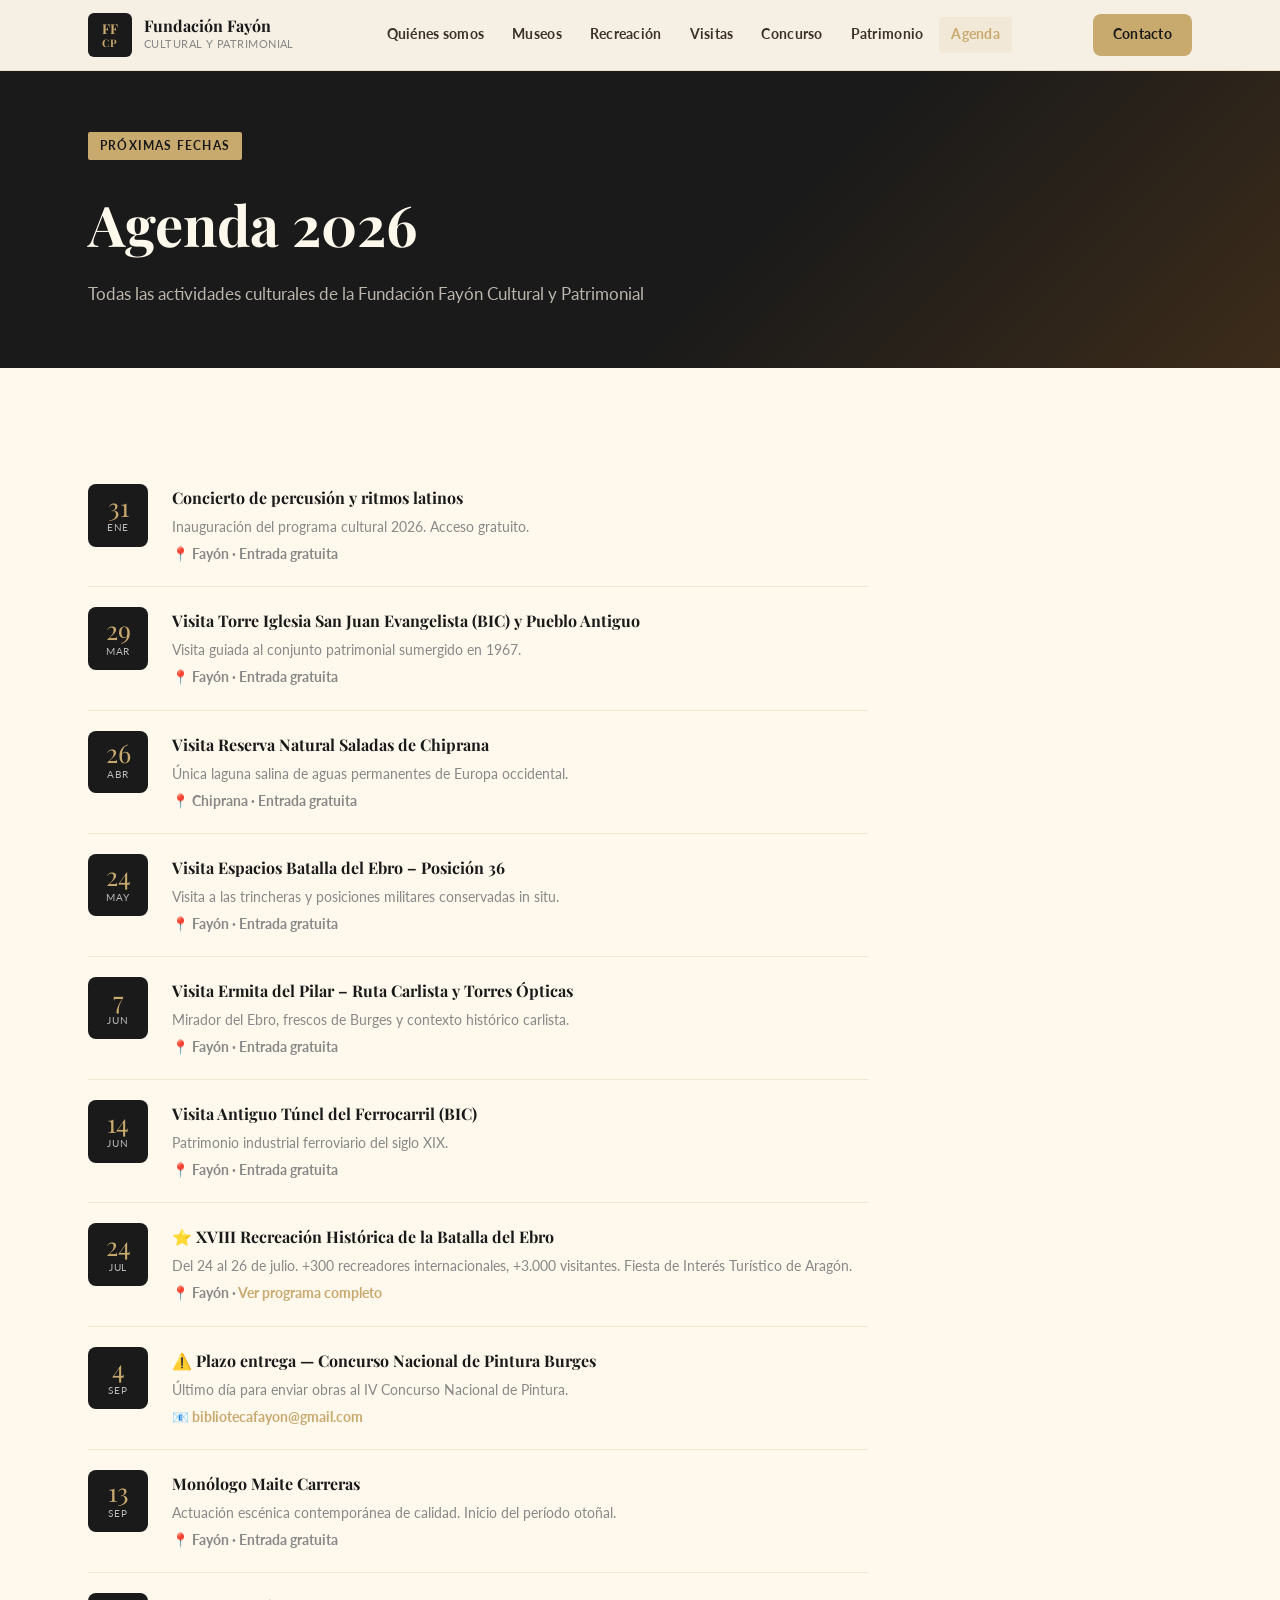
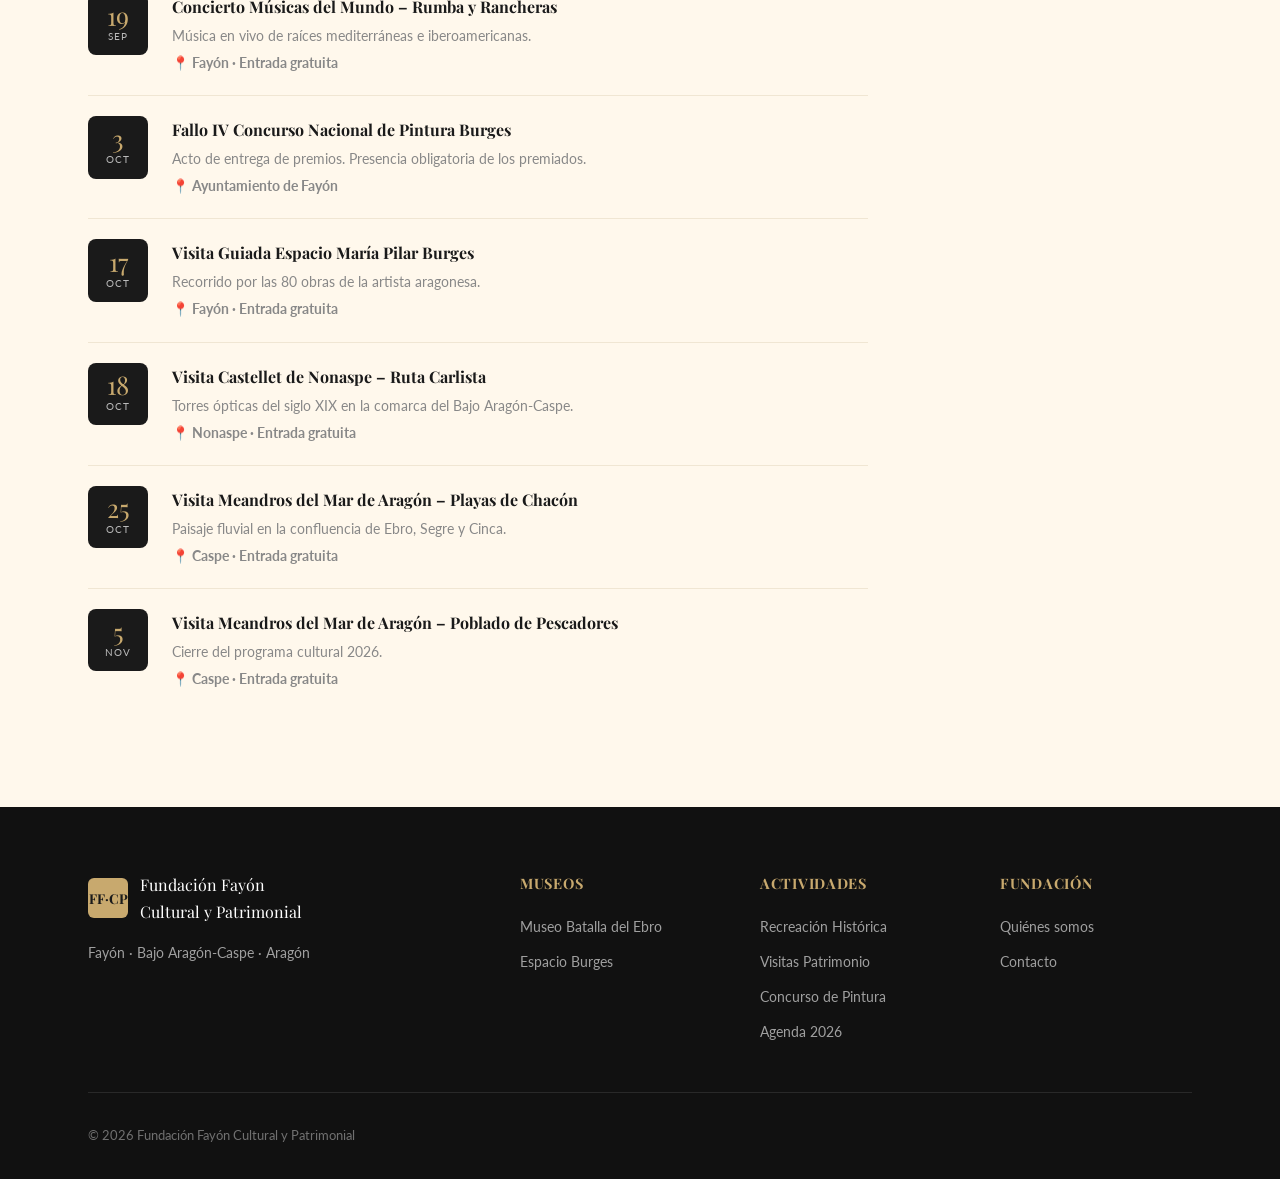
==== agenda.html @ 328451bd "Reestructura: multipage + CSS y JS separados" ====
<!DOCTYPE html>
<html lang="es">
<head>
  <meta charset="UTF-8" /><meta name="viewport" content="width=device-width, initial-scale=1.0" />
  <title>Agenda 2026 · Fundación Fayón Cultural y Patrimonial</title>
  <meta name="description" content="Agenda de actividades culturales 2026 de la Fundación Fayón Cultural y Patrimonial." />
  <link rel="preconnect" href="https://fonts.googleapis.com" /><link rel="preconnect" href="https://fonts.gstatic.com" crossorigin />
  <link href="https://fonts.googleapis.com/css2?family=Playfair+Display:ital,wght@0,400;0,600;0,700;1,400&family=Lato:wght@300;400;700&display=swap" rel="stylesheet" />
  <link rel="stylesheet" href="css/estilos.css" />
</head>
<body>
<nav class="nav" id="nav"><div class="container"><div class="nav__inner">
  <a href="index.html" class="nav__logo"><div class="nav__logo-mark"><span>FF</span><span>CP</span></div><div class="nav__brand"><strong>Fundación Fayón</strong><small>Cultural y Patrimonial</small></div></a>
  <ul class="nav__links"><li><a href="quienes-somos.html">Quiénes somos</a></li><li><a href="museos.html">Museos</a></li><li><a href="recreacion.html">Recreación</a></li><li><a href="visitas.html">Visitas</a></li><li><a href="concurso.html">Concurso</a></li><li><a href="patrimonio.html">Patrimonio</a></li><li><a href="agenda.html">Agenda</a></li></ul>
  <a href="contacto.html" class="btn btn-primary btn-sm nav__cta">Contacto</a>
  <button class="nav__burger" id="burger" aria-label="Menú"><span></span><span></span><span></span></button>
</div></div>
<div class="nav__mobile" id="mobileMenu"><a href="quienes-somos.html">Quiénes somos</a><a href="museos.html">Museos</a><a href="recreacion.html">Recreación Histórica</a><a href="visitas.html">Visitas Guiadas</a><a href="concurso.html">Concurso de Pintura</a><a href="patrimonio.html">Patrimonio</a><a href="agenda.html">Agenda</a><a href="contacto.html">Contacto</a></div>
</nav>

<div class="page-hero"><div class="container">
  <span class="badge">Próximas fechas</span>
  <h1>Agenda 2026</h1>
  <p>Todas las actividades culturales de la Fundación Fayón Cultural y Patrimonial</p>
</div></div>

<section class="section"><div class="container"><div style="max-width:780px;">
  <div class="agenda-item"><div class="agenda-date"><span class="agenda-date__day">31</span><span class="agenda-date__month">Ene</span></div><div class="agenda-content"><h3>Concierto de percusión y ritmos latinos</h3><p>Inauguración del programa cultural 2026. Acceso gratuito.</p><p class="agenda-loc">📍 Fayón · Entrada gratuita</p></div></div>
  <div class="agenda-item"><div class="agenda-date"><span class="agenda-date__day">29</span><span class="agenda-date__month">Mar</span></div><div class="agenda-content"><h3>Visita Torre Iglesia San Juan Evangelista (BIC) y Pueblo Antiguo</h3><p>Visita guiada al conjunto patrimonial sumergido en 1967.</p><p class="agenda-loc">📍 Fayón · Entrada gratuita</p></div></div>
  <div class="agenda-item"><div class="agenda-date"><span class="agenda-date__day">26</span><span class="agenda-date__month">Abr</span></div><div class="agenda-content"><h3>Visita Reserva Natural Saladas de Chiprana</h3><p>Única laguna salina de aguas permanentes de Europa occidental.</p><p class="agenda-loc">📍 Chiprana · Entrada gratuita</p></div></div>
  <div class="agenda-item"><div class="agenda-date"><span class="agenda-date__day">24</span><span class="agenda-date__month">May</span></div><div class="agenda-content"><h3>Visita Espacios Batalla del Ebro – Posición 36</h3><p>Visita a las trincheras y posiciones militares conservadas in situ.</p><p class="agenda-loc">📍 Fayón · Entrada gratuita</p></div></div>
  <div class="agenda-item"><div class="agenda-date"><span class="agenda-date__day">7</span><span class="agenda-date__month">Jun</span></div><div class="agenda-content"><h3>Visita Ermita del Pilar – Ruta Carlista y Torres Ópticas</h3><p>Mirador del Ebro, frescos de Burges y contexto histórico carlista.</p><p class="agenda-loc">📍 Fayón · Entrada gratuita</p></div></div>
  <div class="agenda-item"><div class="agenda-date"><span class="agenda-date__day">14</span><span class="agenda-date__month">Jun</span></div><div class="agenda-content"><h3>Visita Antiguo Túnel del Ferrocarril (BIC)</h3><p>Patrimonio industrial ferroviario del siglo XIX.</p><p class="agenda-loc">📍 Fayón · Entrada gratuita</p></div></div>
  <div class="agenda-item"><div class="agenda-date"><span class="agenda-date__day">24</span><span class="agenda-date__month">Jul</span></div><div class="agenda-content"><h3>⭐ XVIII Recreación Histórica de la Batalla del Ebro</h3><p>Del 24 al 26 de julio. +300 recreadores internacionales, +3.000 visitantes. Fiesta de Interés Turístico de Aragón.</p><p class="agenda-loc">📍 Fayón · <a href="recreacion.html" style="color:var(--acento);">Ver programa completo</a></p></div></div>
  <div class="agenda-item"><div class="agenda-date"><span class="agenda-date__day">4</span><span class="agenda-date__month">Sep</span></div><div class="agenda-content"><h3>⚠️ Plazo entrega — Concurso Nacional de Pintura Burges</h3><p>Último día para enviar obras al IV Concurso Nacional de Pintura.</p><p class="agenda-loc">📧 <a href="mailto:bibliotecafayon@gmail.com" style="color:var(--acento);">bibliotecafayon@gmail.com</a></p></div></div>
  <div class="agenda-item"><div class="agenda-date"><span class="agenda-date__day">13</span><span class="agenda-date__month">Sep</span></div><div class="agenda-content"><h3>Monólogo Maite Carreras</h3><p>Actuación escénica contemporánea de calidad. Inicio del período otoñal.</p><p class="agenda-loc">📍 Fayón · Entrada gratuita</p></div></div>
  <div class="agenda-item"><div class="agenda-date"><span class="agenda-date__day">19</span><span class="agenda-date__month">Sep</span></div><div class="agenda-content"><h3>Concierto Músicas del Mundo – Rumba y Rancheras</h3><p>Música en vivo de raíces mediterráneas e iberoamericanas.</p><p class="agenda-loc">📍 Fayón · Entrada gratuita</p></div></div>
  <div class="agenda-item"><div class="agenda-date"><span class="agenda-date__day">3</span><span class="agenda-date__month">Oct</span></div><div class="agenda-content"><h3>Fallo IV Concurso Nacional de Pintura Burges</h3><p>Acto de entrega de premios. Presencia obligatoria de los premiados.</p><p class="agenda-loc">📍 Ayuntamiento de Fayón</p></div></div>
  <div class="agenda-item"><div class="agenda-date"><span class="agenda-date__day">17</span><span class="agenda-date__month">Oct</span></div><div class="agenda-content"><h3>Visita Guiada Espacio María Pilar Burges</h3><p>Recorrido por las 80 obras de la artista aragonesa.</p><p class="agenda-loc">📍 Fayón · Entrada gratuita</p></div></div>
  <div class="agenda-item"><div class="agenda-date"><span class="agenda-date__day">18</span><span class="agenda-date__month">Oct</span></div><div class="agenda-content"><h3>Visita Castellet de Nonaspe – Ruta Carlista</h3><p>Torres ópticas del siglo XIX en la comarca del Bajo Aragón-Caspe.</p><p class="agenda-loc">📍 Nonaspe · Entrada gratuita</p></div></div>
  <div class="agenda-item"><div class="agenda-date"><span class="agenda-date__day">25</span><span class="agenda-date__month">Oct</span></div><div class="agenda-content"><h3>Visita Meandros del Mar de Aragón – Playas de Chacón</h3><p>Paisaje fluvial en la confluencia de Ebro, Segre y Cinca.</p><p class="agenda-loc">📍 Caspe · Entrada gratuita</p></div></div>
  <div class="agenda-item"><div class="agenda-date"><span class="agenda-date__day">5</span><span class="agenda-date__month">Nov</span></div><div class="agenda-content"><h3>Visita Meandros del Mar de Aragón – Poblado de Pescadores</h3><p>Cierre del programa cultural 2026.</p><p class="agenda-loc">📍 Caspe · Entrada gratuita</p></div></div>
</div></div></section>

<footer><div class="container"><div class="footer-grid">
  <div class="footer-brand"><div class="footer-logo"><div class="footer-logo-mark"><span>FF·CP</span></div><span class="footer-logo-name">Fundación Fayón<br/>Cultural y Patrimonial</span></div><p>Fayón · Bajo Aragón-Caspe · Aragón</p></div>
  <div class="footer-col"><h4>Museos</h4><ul><li><a href="museos.html">Museo Batalla del Ebro</a></li><li><a href="museos.html#burges">Espacio Burges</a></li></ul></div>
  <div class="footer-col"><h4>Actividades</h4><ul><li><a href="recreacion.html">Recreación Histórica</a></li><li><a href="visitas.html">Visitas Patrimonio</a></li><li><a href="concurso.html">Concurso de Pintura</a></li><li><a href="agenda.html">Agenda 2026</a></li></ul></div>
  <div class="footer-col"><h4>Fundación</h4><ul><li><a href="quienes-somos.html">Quiénes somos</a></li><li><a href="contacto.html">Contacto</a></li></ul></div>
</div><div class="footer-bottom"><span>© 2026 Fundación Fayón Cultural y Patrimonial</span></div></div></footer>
<button class="scroll-top" id="scrollTop" onclick="scrollToTop()" aria-label="Volver arriba">↑</button>
<script src="js/main.js"></script>
</body></html>
---- css/estilos.css ----
/* =====================================================
   Fundación Fayón Cultural y Patrimonial
   Paleta: Histórico / Territorial — Dorado y Crema
   Base: #FFF8EC | Acento: #C8A96E | Estructura: #1A1A1A
===================================================== */
:root {
  --base:      #FFF8EC;
  --base-mid:  #F0E6D3;
  --acento:    #C8A96E;
  --acento-dk: #A8894E;
  --estructura:#1A1A1A;
  --cuerpo:    #3D3228;
  --gris:      #888;
  --blanco:    #fff;
  --sombra:    rgba(26,26,26,.10);

  --ff-display: 'Playfair Display', Georgia, serif;
  --ff-body:    'Lato', Arial, sans-serif;

  --r: 8px;
  --max: 1200px;
}

*, *::before, *::after { box-sizing: border-box; margin: 0; padding: 0; }
html { scroll-behavior: smooth; }
body {
  font-family: var(--ff-body);
  background: var(--base);
  color: var(--cuerpo);
  line-height: 1.7;
  font-size: 16px;
}
img { display: block; max-width: 100%; }
a   { color: inherit; text-decoration: none; }

/* ---- Utilidades ---- */
.container {
  max-width: var(--max);
  margin: 0 auto;
  padding: 0 clamp(1rem, 5vw, 3rem);
}
.section { padding: clamp(3rem, 8vw, 6rem) 0; }
.section--dark   { background: var(--estructura); color: var(--blanco); }
.section--mid    { background: var(--base-mid); }
.section--acento { background: var(--acento); color: var(--estructura); }

.badge {
  display: inline-block;
  background: var(--acento);
  color: var(--estructura);
  font-size: .75rem;
  font-weight: 700;
  letter-spacing: .1em;
  text-transform: uppercase;
  padding: .25rem .75rem;
  border-radius: 2px;
  margin-bottom: 1rem;
}
.section--dark .badge { background: var(--base); color: var(--estructura); }

.section-title {
  font-family: var(--ff-display);
  font-size: clamp(1.8rem, 4vw, 3rem);
  font-weight: 700;
  line-height: 1.15;
  margin-bottom: 1rem;
  color: var(--estructura);
}
.section--dark .section-title { color: var(--base); }
.section--dark p               { color: rgba(255,248,236,.85); }

.section-lead {
  font-size: 1.1rem;
  color: var(--gris);
  max-width: 65ch;
  margin-bottom: 2.5rem;
}
.section--dark .section-lead { color: rgba(255,248,236,.7); }

.divider {
  width: 56px;
  height: 3px;
  background: var(--acento);
  margin: 1rem 0 2rem;
}

/* ---- Botones ---- */
.btn {
  display: inline-flex;
  align-items: center;
  gap: .5rem;
  padding: .85rem 2rem;
  border-radius: var(--r);
  font-family: var(--ff-body);
  font-size: .95rem;
  font-weight: 700;
  letter-spacing: .02em;
  cursor: pointer;
  border: none;
  transition: transform .2s ease, box-shadow .2s ease;
}
.btn:hover { transform: translateY(-2px); box-shadow: 0 8px 24px var(--sombra); }
.btn-primary { background: var(--acento); color: var(--estructura); }
.btn-outline  { background: transparent; color: var(--base); border: 2px solid var(--base); }
.btn-dark     { background: var(--estructura); color: var(--base); }
.btn-sm       { padding: .6rem 1.25rem; font-size: .85rem; }

/* ---- Tarjetas ---- */
.card {
  background: var(--blanco);
  border: 1px solid rgba(200,169,110,.2);
  border-radius: 12px;
  overflow: hidden;
  transition: box-shadow .25s ease, transform .25s ease;
}
.card:hover { box-shadow: 0 8px 32px var(--sombra); transform: translateY(-4px); }
.card__img   { width: 100%; aspect-ratio: 16/9; object-fit: cover; }
.card__body  { padding: 1.5rem; }
.card__tag   {
  display: inline-block;
  font-size: .7rem;
  font-weight: 700;
  text-transform: uppercase;
  letter-spacing: .08em;
  color: var(--acento);
  margin-bottom: .5rem;
}
.card__title { font-family: var(--ff-display); font-size: 1.2rem; margin-bottom: .5rem; color: var(--estructura); }
.card__text  { font-size: .9rem; color: var(--gris); }

/* ---- Grids ---- */
.grid-2 { display: grid; grid-template-columns: repeat(auto-fit, minmax(280px, 1fr)); gap: 2rem; }
.grid-3 { display: grid; grid-template-columns: repeat(auto-fit, minmax(240px, 1fr)); gap: 1.5rem; }
.grid-4 { display: grid; grid-template-columns: repeat(auto-fit, minmax(200px, 1fr)); gap: 1.5rem; }

/* ============================================================
   NAVEGACIÓN
============================================================ */
.nav {
  position: fixed;
  top: 0; left: 0; right: 0;
  z-index: 1000;
  background: rgba(255,248,236,.96);
  backdrop-filter: blur(10px);
  border-bottom: 1px solid rgba(200,169,110,.25);
  transition: box-shadow .3s;
}
.nav.scrolled { box-shadow: 0 4px 20px var(--sombra); }
.nav__inner {
  display: flex;
  align-items: center;
  justify-content: space-between;
  height: 70px;
  gap: 2rem;
}
.nav__logo { display: flex; align-items: center; gap: .75rem; flex-shrink: 0; }
.nav__logo-mark {
  width: 44px; height: 44px;
  background: var(--estructura);
  border-radius: 6px;
  display: flex; flex-direction: column;
  align-items: center; justify-content: center;
  gap: 2px;
}
.nav__logo-mark span { font-family: var(--ff-display); color: var(--acento); font-weight: 700; line-height: 1; }
.nav__logo-mark span:first-child { font-size: .85rem; }
.nav__logo-mark span:last-child  { font-size: .65rem; letter-spacing: .05em; }
.nav__brand { display: flex; flex-direction: column; }
.nav__brand strong { font-family: var(--ff-display); font-size: 1rem; color: var(--estructura); line-height: 1.1; }
.nav__brand small  { font-size: .7rem; color: var(--gris); letter-spacing: .04em; text-transform: uppercase; }
.nav__links { display: flex; list-style: none; gap: .25rem; align-items: center; }
.nav__links a {
  display: block; padding: .4rem .75rem;
  font-size: .85rem; font-weight: 700; letter-spacing: .02em;
  color: var(--cuerpo); border-radius: 4px;
  transition: color .2s, background .2s;
}
.nav__links a:hover,
.nav__links a.active { color: var(--acento); background: rgba(200,169,110,.1); }
.nav__cta { flex-shrink: 0; }
.nav__burger {
  display: none; flex-direction: column; gap: 5px;
  cursor: pointer; background: none; border: none; padding: .5rem;
}
.nav__burger span { display: block; width: 24px; height: 2px; background: var(--estructura); border-radius: 2px; transition: .3s; }
.nav__mobile {
  display: none; flex-direction: column;
  background: var(--base); border-top: 1px solid rgba(200,169,110,.2);
  padding: 1rem 0 1.5rem;
}
.nav__mobile.open { display: flex; }
.nav__mobile a { padding: .75rem 1.5rem; font-weight: 700; font-size: .9rem; border-bottom: 1px solid rgba(200,169,110,.1); }
.nav__mobile a:hover { background: rgba(200,169,110,.1); }
@media (max-width: 900px) {
  .nav__links, .nav__cta { display: none; }
  .nav__burger { display: flex; }
}

/* ============================================================
   HERO (solo index)
============================================================ */
.hero {
  min-height: 100vh;
  display: flex; align-items: center;
  position: relative; overflow: hidden;
  padding-top: 70px;
}
.hero__bg {
  position: absolute; inset: 0;
  background:
    linear-gradient(135deg, rgba(26,26,26,.75) 0%, rgba(26,26,26,.35) 60%, rgba(200,169,110,.2) 100%),
    linear-gradient(180deg, #2C3E2D 0%, #4A5E3A 30%, #8B9E6F 60%, #C8A96E 100%);
  background-size: cover;
  background-position: center;
}
.hero__bg.con-foto {
  background-image: url('../fotos/hero.jpg');
}
.hero__content { position: relative; z-index: 1; color: var(--blanco); max-width: 680px; }
.hero__pretitle {
  display: flex; align-items: center; gap: .75rem;
  font-size: .8rem; font-weight: 700; letter-spacing: .15em;
  text-transform: uppercase; color: var(--acento); margin-bottom: 1.25rem;
}
.hero__pretitle::before { content: ''; display: block; width: 32px; height: 2px; background: var(--acento); }
.hero__title { font-family: var(--ff-display); font-size: clamp(2.5rem, 6vw, 4.5rem); font-weight: 700; line-height: 1.1; margin-bottom: 1.5rem; }
.hero__title em { color: var(--acento); font-style: normal; }
.hero__sub { font-size: 1.1rem; line-height: 1.7; color: rgba(255,248,236,.85); max-width: 55ch; margin-bottom: 2.5rem; }
.hero__actions { display: flex; flex-wrap: wrap; gap: 1rem; }
.hero__stats {
  position: absolute; bottom: 2.5rem; left: 50%; transform: translateX(-50%);
  width: calc(100% - 4rem); max-width: var(--max);
  display: grid; grid-template-columns: repeat(auto-fit, minmax(130px, 1fr));
  gap: 1px; background: rgba(200,169,110,.3);
  border-radius: var(--r); overflow: hidden; backdrop-filter: blur(8px);
}
.hero__stat { background: rgba(26,26,26,.65); padding: 1.25rem 1.5rem; text-align: center; color: var(--blanco); }
.hero__stat strong { display: block; font-family: var(--ff-display); font-size: 2rem; color: var(--acento); line-height: 1; }
.hero__stat span { font-size: .75rem; opacity: .8; letter-spacing: .04em; }

/* ---- Page hero (páginas interiores) ---- */
.page-hero {
  padding: 130px 0 60px;
  background: linear-gradient(135deg, var(--estructura) 60%, #3D2C1A 100%);
  color: var(--blanco);
}
.page-hero h1 { font-family: var(--ff-display); font-size: clamp(2rem, 5vw, 3.5rem); color: var(--base); margin-bottom: .5rem; }
.page-hero p  { color: rgba(255,248,236,.7); font-size: 1.05rem; }

/* ============================================================
   QUIÉNES SOMOS
============================================================ */
.about__grid { display: grid; grid-template-columns: 1fr 1fr; gap: 4rem; align-items: center; }
@media (max-width: 768px) { .about__grid { grid-template-columns: 1fr; gap: 2rem; } }
.about__img-wrap {
  position: relative; border-radius: 16px; overflow: hidden; aspect-ratio: 4/3;
  background: linear-gradient(135deg, var(--base-mid), var(--acento));
}
.fin-list { list-style: none; display: flex; flex-direction: column; gap: .6rem; }
.fin-list li { display: flex; align-items: flex-start; gap: .75rem; font-size: .95rem; }
.fin-list li::before { content: '◆'; color: var(--acento); font-size: .6rem; margin-top: .35rem; flex-shrink: 0; }

/* ============================================================
   MUSEOS
============================================================ */
.museo-card {
  display: grid; grid-template-columns: 1fr 1fr;
  gap: 0; border-radius: 16px; overflow: hidden;
  box-shadow: 0 8px 32px var(--sombra); margin-bottom: 3rem;
}
@media (max-width: 768px) {
  .museo-card { grid-template-columns: 1fr; }
  .museo-card--reverse .museo-card__img { order: 0; }
}
.museo-card__img { min-height: 350px; position: relative; overflow: hidden; }
.museo-card__img img { position: absolute; inset: 0; width: 100%; height: 100%; object-fit: cover; }
.museo-card__img.placeholder {
  display: flex; align-items: center; justify-content: center;
  flex-direction: column; gap: 1rem; font-style: italic;
  font-size: .85rem; color: rgba(255,255,255,.5); text-align: center; padding: 1rem;
}
.museo-card__img.placeholder-museo { background: linear-gradient(135deg, #2C3E2D, #4A3728); }
.museo-card__img.placeholder-burges { background: linear-gradient(135deg, #4A3728, #7A5A38); }
.museo-card__body {
  background: var(--blanco);
  padding: clamp(2rem, 4vw, 3rem);
  display: flex; flex-direction: column; justify-content: center;
}
.horarios-grid {
  display: grid; grid-template-columns: 1fr 1fr; gap: .5rem .75rem;
  font-size: .88rem; margin: 1.25rem 0;
  background: var(--base); padding: 1rem; border-radius: var(--r);
}
.horario-day  { font-weight: 700; color: var(--estructura); }
.horario-hour { color: var(--gris); }
.idiomas { display: flex; gap: .5rem; flex-wrap: wrap; margin: .75rem 0 1.25rem; }
.idioma-tag { display: flex; align-items: center; gap: .3rem; background: var(--base-mid); border-radius: 4px; padding: .25rem .6rem; font-size: .78rem; font-weight: 700; }

/* ============================================================
   PATRIMONIO
============================================================ */
.patrimonio-item {
  display: flex; gap: 1.5rem; align-items: flex-start;
  padding: 1.5rem;
  background: rgba(255,248,236,.07);
  border: 1px solid rgba(200,169,110,.2);
  border-radius: 12px;
  transition: background .2s;
}
.patrimonio-item:hover { background: rgba(200,169,110,.1); }
.patrimonio-icon {
  width: 52px; height: 52px; border-radius: 50%;
  background: var(--acento); display: flex; align-items: center;
  justify-content: center; font-size: 1.4rem; flex-shrink: 0;
}
.patrimonio-item h3 { font-family: var(--ff-display); font-size: 1.05rem; color: var(--base); margin-bottom: .3rem; }
.patrimonio-item p  { font-size: .88rem; color: rgba(255,248,236,.7); }
.bic-tag {
  display: inline-block; font-size: .65rem; font-weight: 700;
  background: var(--acento); color: var(--estructura);
  padding: .1rem .4rem; border-radius: 3px;
  vertical-align: middle; margin-left: .3rem; letter-spacing: .05em;
}

/* ============================================================
   RECREACIÓN HISTÓRICA
============================================================ */
.recreacion-hero {
  position: relative; min-height: 520px;
  display: flex; align-items: center; overflow: hidden;
}
.recreacion-hero__bg {
  position: absolute; inset: 0;
  background: linear-gradient(135deg, rgba(26,26,26,.85) 0%, rgba(44,30,20,.7) 100%);
  background-size: cover; background-position: center;
}
.recreacion-hero__bg.con-foto { background-image: url('../fotos/recreacion.jpg'); }
.recreacion-hero__content { position: relative; z-index: 1; color: var(--blanco); }
.fiesta-badge {
  display: inline-flex; align-items: center; gap: .5rem;
  background: rgba(200,169,110,.2); border: 1px solid var(--acento);
  color: var(--acento); font-size: .78rem; font-weight: 700;
  letter-spacing: .08em; text-transform: uppercase;
  padding: .4rem .9rem; border-radius: 4px; margin-bottom: 1rem;
}
.grupos-grid { display: grid; grid-template-columns: repeat(auto-fill, minmax(200px, 1fr)); gap: .5rem; margin-top: 1.5rem; }
.grupo-item {
  background: rgba(255,248,236,.06); border: 1px solid rgba(200,169,110,.15);
  border-radius: 6px; padding: .6rem .9rem; font-size: .8rem;
  display: flex; align-items: center; gap: .5rem;
}
.grupo-item span { color: var(--acento); font-size: .7rem; }

/* ---- Programa días ---- */
.programa-tabs { display: grid; grid-template-columns: repeat(3,1fr); gap: 1rem; margin-bottom: 2rem; }
@media (max-width: 600px) { .programa-tabs { grid-template-columns: 1fr; } }
.programa-day { background: var(--blanco); border-radius: 12px; overflow: hidden; box-shadow: 0 4px 16px var(--sombra); }
.programa-day__header { background: var(--estructura); color: var(--blanco); padding: 1rem 1.25rem; }
.programa-day__header h3 { font-family: var(--ff-display); font-size: 1rem; color: var(--acento); }
.programa-day__header p  { font-size: .8rem; opacity: .7; }
.programa-day__body { padding: 1.25rem; }
.programa-event {
  display: flex; align-items: flex-start; gap: .75rem;
  padding: .6rem 0; border-bottom: 1px solid var(--base-mid); font-size: .85rem;
}
.programa-event:last-child { border-bottom: none; }
.programa-time { color: var(--acento); font-weight: 700; font-size: .8rem; min-width: 50px; }
.programa-event-name { color: var(--cuerpo); }

/* ============================================================
   VISITAS GUIADAS
============================================================ */
.visita-card {
  background: var(--blanco); border-radius: 12px; padding: 1.5rem;
  border-left: 4px solid var(--acento); box-shadow: 0 2px 12px var(--sombra);
  transition: transform .2s, box-shadow .2s;
}
.visita-card:hover { transform: translateY(-3px); box-shadow: 0 8px 24px var(--sombra); }
.visita-card__meta { display: flex; align-items: center; justify-content: space-between; margin-bottom: .75rem; flex-wrap: wrap; gap: .5rem; }
.visita-date  { font-size: .8rem; color: var(--acento); font-weight: 700; }
.visita-lugar { font-size: .75rem; background: var(--base-mid); padding: .2rem .5rem; border-radius: 4px; color: var(--cuerpo); }
.visita-card h3 { font-family: var(--ff-display); font-size: 1rem; color: var(--estructura); margin-bottom: .4rem; }
.visita-card p  { font-size: .85rem; color: var(--gris); }
.visita-gratuita { display: inline-block; background: #E8F5E9; color: #2E7D32; font-size: .72rem; font-weight: 700; padding: .2rem .5rem; border-radius: 4px; margin-top: .5rem; }

/* ============================================================
   CONCURSO
============================================================ */
.concurso-block { background: var(--blanco); border-radius: 16px; overflow: hidden; box-shadow: 0 8px 32px var(--sombra); }
.concurso-header {
  background: var(--estructura); color: var(--blanco);
  padding: 2.5rem clamp(1.5rem, 4vw, 3rem);
  position: relative; overflow: hidden;
}
.concurso-header::before {
  content: '"El Agua"'; position: absolute; right: 2rem; top: 50%;
  transform: translateY(-50%); font-family: var(--ff-display);
  font-size: clamp(3rem, 8vw, 6rem); color: rgba(200,169,110,.12); white-space: nowrap;
}
.concurso-header h2 { font-family: var(--ff-display); font-size: clamp(1.5rem,3vw,2.2rem); color: var(--base); margin-bottom: .5rem; }
.concurso-header p  { color: var(--acento); font-size: 1rem; }
.concurso-body { padding: clamp(1.5rem,4vw,3rem); }
.premios-grid { display: grid; grid-template-columns: repeat(auto-fit,minmax(180px,1fr)); gap: 1rem; margin: 1.5rem 0; }
.premio { text-align: center; padding: 1.5rem; border-radius: 12px; border: 1px solid rgba(200,169,110,.3); }
.premio--gold   { background: linear-gradient(135deg,#FFF8EC,#F0E6D3); }
.premio--silver { background: linear-gradient(135deg,#F8F8F8,#EFEFEF); }
.premio--bronze { background: linear-gradient(135deg,#FFF0E8,#FFE4D0); }
.premio__amount { font-family: var(--ff-display); font-size: 2rem; font-weight: 700; color: var(--acento); line-height: 1; margin-bottom: .3rem; }
.premio__label  { font-size: .8rem; color: var(--gris); font-weight: 700; text-transform: uppercase; letter-spacing: .05em; }
.bases-list { display: grid; grid-template-columns: 1fr 1fr; gap: .75rem; margin: 1.5rem 0; }
@media (max-width: 600px) { .bases-list { grid-template-columns: 1fr; } }
.base-item { display: flex; gap: .75rem; align-items: flex-start; font-size: .88rem; }
.base-item::before { content: '▸'; color: var(--acento); flex-shrink: 0; margin-top: .05rem; }

/* ============================================================
   AGENDA
============================================================ */
.agenda-item {
  display: flex; gap: 1.5rem; align-items: flex-start;
  padding: 1.25rem 0; border-bottom: 1px solid var(--base-mid);
}
.agenda-item:last-child { border-bottom: none; }
.agenda-date {
  text-align: center; min-width: 60px;
  background: var(--estructura); color: var(--blanco);
  border-radius: 8px; padding: .6rem .4rem; flex-shrink: 0;
}
.agenda-date__day   { display: block; font-family: var(--ff-display); font-size: 1.6rem; line-height: 1; color: var(--acento); }
.agenda-date__month { display: block; font-size: .65rem; text-transform: uppercase; letter-spacing: .08em; opacity: .7; }
.agenda-content h3 { font-family: var(--ff-display); font-size: 1rem; color: var(--estructura); margin-bottom: .3rem; }
.agenda-content p  { font-size: .85rem; color: var(--gris); }
.agenda-loc { font-size: .78rem; color: var(--acento); font-weight: 700; margin-top: .25rem; }

/* ============================================================
   CONTACTO
============================================================ */
.contacto-grid { display: grid; grid-template-columns: 1fr 1fr; gap: 3rem; }
@media (max-width: 768px) { .contacto-grid { grid-template-columns: 1fr; } }
.contacto-info { display: flex; flex-direction: column; gap: 1.5rem; }
.contacto-item { display: flex; gap: 1rem; align-items: flex-start; }
.contacto-icon {
  width: 44px; height: 44px; background: rgba(200,169,110,.15);
  border-radius: 10px; display: flex; align-items: center;
  justify-content: center; font-size: 1.2rem; flex-shrink: 0;
}
.contacto-item h4 { font-size: .8rem; text-transform: uppercase; letter-spacing: .06em; color: var(--acento); margin-bottom: .2rem; }
.contacto-item p, .contacto-item a { font-size: .95rem; color: var(--base); line-height: 1.5; }
.contacto-item a:hover { color: var(--acento); }
.form-group { margin-bottom: 1.25rem; }
.form-group label { display: block; font-size: .82rem; font-weight: 700; color: var(--estructura); margin-bottom: .4rem; }
.form-group input,
.form-group select,
.form-group textarea {
  width: 100%; padding: .75rem 1rem;
  border: 1.5px solid rgba(200,169,110,.35);
  border-radius: var(--r); font-family: var(--ff-body);
  font-size: .95rem; background: var(--base); color: var(--cuerpo);
  transition: border-color .2s; outline: none;
}
.form-group input:focus,
.form-group select:focus,
.form-group textarea:focus { border-color: var(--acento); }
.form-group textarea { min-height: 120px; resize: vertical; }
.form-row { display: grid; grid-template-columns: 1fr 1fr; gap: 1rem; }
@media (max-width: 500px) { .form-row { grid-template-columns: 1fr; } }
.mapa-placeholder {
  width: 100%; height: 300px;
  background: linear-gradient(135deg, #2C3A2A, #3D4A30);
  border-radius: 12px; display: flex; align-items: center;
  justify-content: center; flex-direction: column; gap: .5rem;
  color: rgba(255,255,255,.5); font-style: italic; font-size: .9rem;
  margin-top: 1.5rem; border: 2px dashed rgba(200,169,110,.3);
}

/* ============================================================
   RRSS STRIP
============================================================ */
.rrss-strip { display: flex; align-items: center; justify-content: center; gap: 1rem; flex-wrap: wrap; }
.rrss-btn {
  display: flex; align-items: center; gap: .5rem;
  padding: .7rem 1.5rem; border-radius: var(--r);
  font-weight: 700; font-size: .9rem;
  transition: transform .2s, box-shadow .2s;
}
.rrss-btn:hover { transform: translateY(-2px); box-shadow: 0 8px 20px rgba(0,0,0,.15); }
.rrss-btn--ig { background: linear-gradient(135deg,#f09433,#e6683c,#dc2743,#cc2366,#bc1888); color: #fff; }
.rrss-btn--fb { background: #1877F2; color: #fff; }
.rrss-btn--yt { background: #FF0000; color: #fff; }
.rrss-btn--wp { background: #25D366; color: #fff; }

/* ============================================================
   FOOTER
============================================================ */
footer { background: #111; color: rgba(255,255,255,.75); padding: 4rem 0 2rem; }
.footer-grid {
  display: grid; grid-template-columns: 2fr 1fr 1fr 1fr;
  gap: 3rem; margin-bottom: 3rem;
}
@media (max-width: 900px) { .footer-grid { grid-template-columns: 1fr 1fr; gap: 2rem; } }
@media (max-width: 500px) { .footer-grid { grid-template-columns: 1fr; } }
.footer-brand p { font-size: .88rem; line-height: 1.6; margin: 1rem 0; color: rgba(255,255,255,.6); }
.footer-logo { display: flex; align-items: center; gap: .75rem; }
.footer-logo-mark { width: 40px; height: 40px; background: var(--acento); border-radius: 6px; display: flex; align-items: center; justify-content: center; }
.footer-logo-mark span { font-family: var(--ff-display); color: var(--estructura); font-weight: 700; font-size: .85rem; }
.footer-logo-name { font-family: var(--ff-display); font-size: 1rem; color: var(--blanco); }
.footer-col h4 { font-family: var(--ff-display); font-size: .9rem; color: var(--acento); margin-bottom: 1rem; text-transform: uppercase; letter-spacing: .05em; }
.footer-col ul { list-style: none; display: flex; flex-direction: column; gap: .5rem; }
.footer-col ul li a { font-size: .85rem; color: rgba(255,255,255,.6); transition: color .2s; }
.footer-col ul li a:hover { color: var(--acento); }
.footer-bottom {
  border-top: 1px solid rgba(255,255,255,.1); padding-top: 2rem;
  display: flex; align-items: center; justify-content: space-between;
  flex-wrap: wrap; gap: 1rem; font-size: .8rem; color: rgba(255,255,255,.4);
}
.footer-bottom a { color: rgba(255,255,255,.4); }
.footer-bottom a:hover { color: var(--acento); }

/* ============================================================
   SCROLL TO TOP / ANIMACIONES
============================================================ */
.scroll-top {
  position: fixed; bottom: 2rem; right: 2rem;
  width: 44px; height: 44px;
  background: var(--estructura); color: var(--acento);
  border: 2px solid var(--acento); border-radius: 50%;
  display: flex; align-items: center; justify-content: center;
  cursor: pointer; opacity: 0; transform: translateY(10px);
  transition: .3s; font-size: 1rem; z-index: 999;
}
.scroll-top.visible { opacity: 1; transform: translateY(0); }
.scroll-top:hover   { background: var(--acento); color: var(--estructura); }
.fade-in { opacity: 0; transform: translateY(24px); transition: opacity .6s ease, transform .6s ease; }
.fade-in.visible { opacity: 1; transform: translateY(0); }
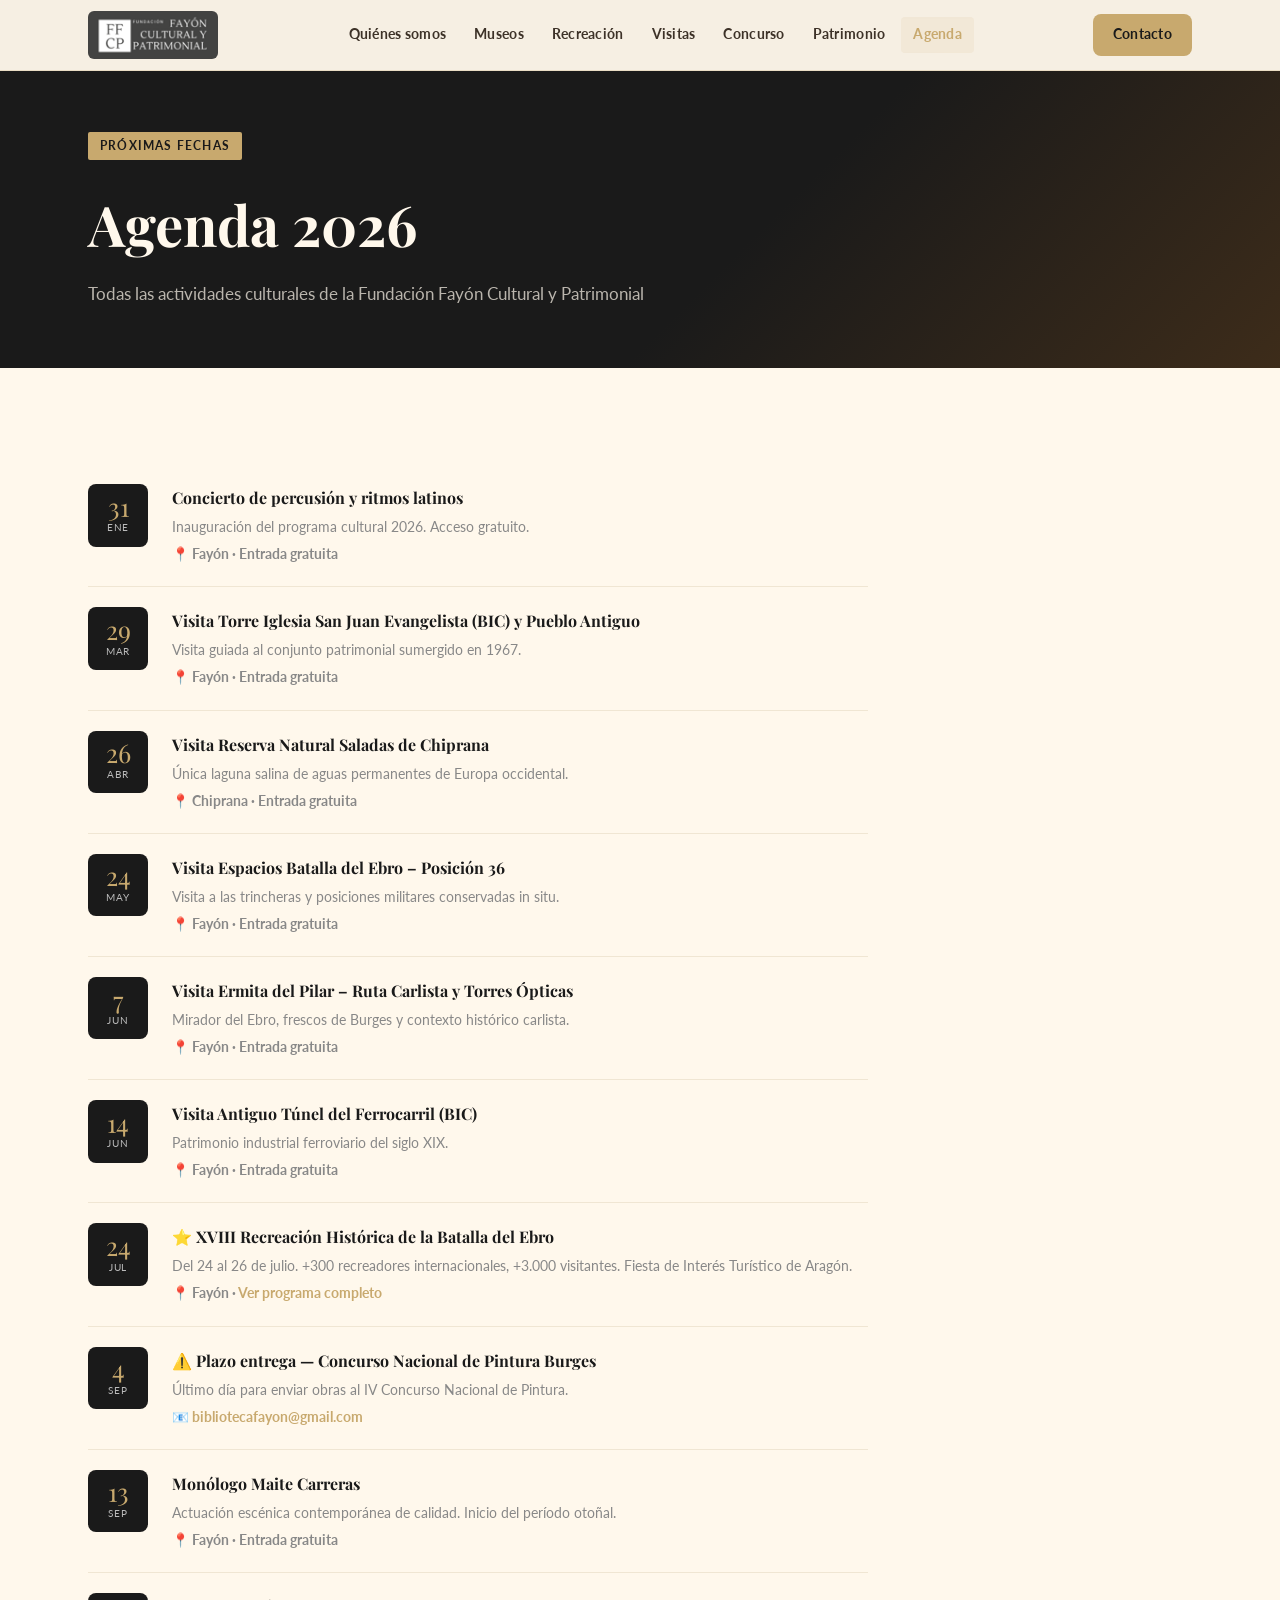
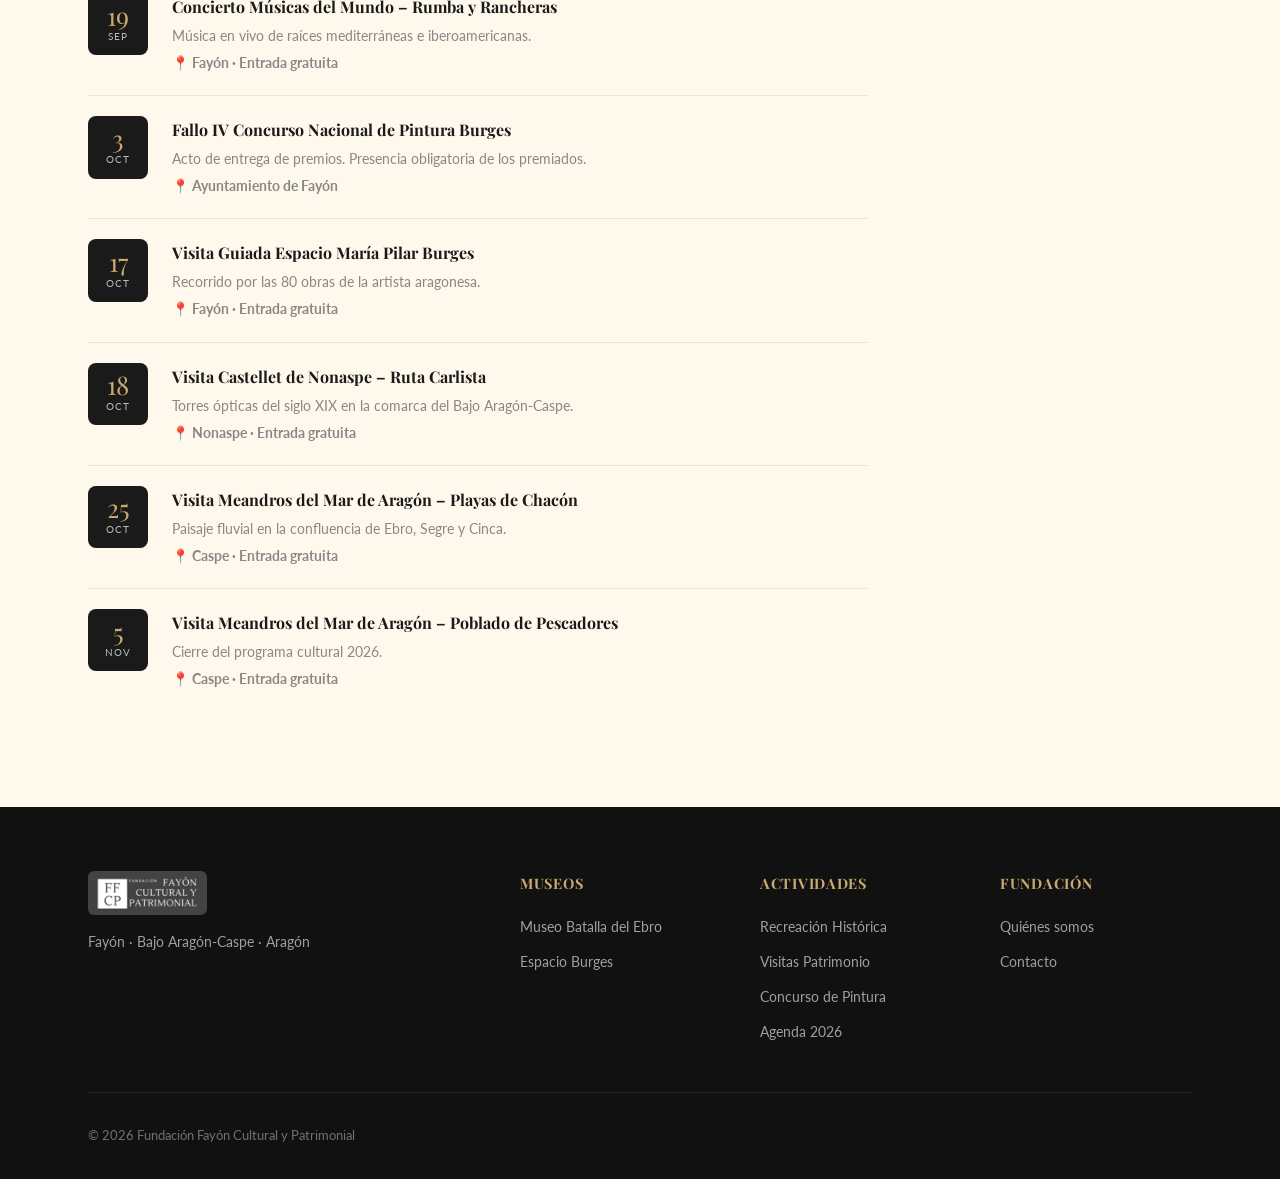
==== commit bc4da1c3: "Logo real FFCP en nav, footer y favicon de pestaña" ====
--- a/agenda.html
+++ b/agenda.html
@@ -7,10 +7,11 @@
   <link rel="preconnect" href="https://fonts.googleapis.com" /><link rel="preconnect" href="https://fonts.gstatic.com" crossorigin />
   <link href="https://fonts.googleapis.com/css2?family=Playfair+Display:ital,wght@0,400;0,600;0,700;1,400&family=Lato:wght@300;400;700&display=swap" rel="stylesheet" />
   <link rel="stylesheet" href="css/estilos.css" />
+  <link rel="icon" type="image/png" href="resources/icons/logo.png" />
 </head>
 <body>
 <nav class="nav" id="nav"><div class="container"><div class="nav__inner">
-  <a href="index.html" class="nav__logo"><div class="nav__logo-mark"><span>FF</span><span>CP</span></div><div class="nav__brand"><strong>Fundación Fayón</strong><small>Cultural y Patrimonial</small></div></a>
+  <a href="index.html" class="nav__logo"><img src="resources/icons/logo.png" alt="Fundación Fayón Cultural y Patrimonial" class="nav__logo-img" /></a>
   <ul class="nav__links"><li><a href="quienes-somos.html">Quiénes somos</a></li><li><a href="museos.html">Museos</a></li><li><a href="recreacion.html">Recreación</a></li><li><a href="visitas.html">Visitas</a></li><li><a href="concurso.html">Concurso</a></li><li><a href="patrimonio.html">Patrimonio</a></li><li><a href="agenda.html">Agenda</a></li></ul>
   <a href="contacto.html" class="btn btn-primary btn-sm nav__cta">Contacto</a>
   <button class="nav__burger" id="burger" aria-label="Menú"><span></span><span></span><span></span></button>
@@ -43,7 +44,7 @@
 </div></div></section>
 
 <footer><div class="container"><div class="footer-grid">
-  <div class="footer-brand"><div class="footer-logo"><div class="footer-logo-mark"><span>FF·CP</span></div><span class="footer-logo-name">Fundación Fayón<br/>Cultural y Patrimonial</span></div><p>Fayón · Bajo Aragón-Caspe · Aragón</p></div>
+  <div class="footer-brand"><div class="footer-logo"><img src="resources/icons/logo.png" alt="Fundación Fayón Cultural y Patrimonial" class="footer-logo-img" /></div><p>Fayón · Bajo Aragón-Caspe · Aragón</p></div>
   <div class="footer-col"><h4>Museos</h4><ul><li><a href="museos.html">Museo Batalla del Ebro</a></li><li><a href="museos.html#burges">Espacio Burges</a></li></ul></div>
   <div class="footer-col"><h4>Actividades</h4><ul><li><a href="recreacion.html">Recreación Histórica</a></li><li><a href="visitas.html">Visitas Patrimonio</a></li><li><a href="concurso.html">Concurso de Pintura</a></li><li><a href="agenda.html">Agenda 2026</a></li></ul></div>
   <div class="footer-col"><h4>Fundación</h4><ul><li><a href="quienes-somos.html">Quiénes somos</a></li><li><a href="contacto.html">Contacto</a></li></ul></div>
--- a/css/estilos.css
+++ b/css/estilos.css
@@ -153,21 +153,8 @@
   height: 70px;
   gap: 2rem;
 }
-.nav__logo { display: flex; align-items: center; gap: .75rem; flex-shrink: 0; }
-.nav__logo-mark {
-  width: 44px; height: 44px;
-  background: var(--estructura);
-  border-radius: 6px;
-  display: flex; flex-direction: column;
-  align-items: center; justify-content: center;
-  gap: 2px;
-}
-.nav__logo-mark span { font-family: var(--ff-display); color: var(--acento); font-weight: 700; line-height: 1; }
-.nav__logo-mark span:first-child { font-size: .85rem; }
-.nav__logo-mark span:last-child  { font-size: .65rem; letter-spacing: .05em; }
-.nav__brand { display: flex; flex-direction: column; }
-.nav__brand strong { font-family: var(--ff-display); font-size: 1rem; color: var(--estructura); line-height: 1.1; }
-.nav__brand small  { font-size: .7rem; color: var(--gris); letter-spacing: .04em; text-transform: uppercase; }
+.nav__logo { display: flex; align-items: center; flex-shrink: 0; }
+.nav__logo-img { height: 48px; width: auto; border-radius: 6px; display: block; }
 .nav__links { display: flex; list-style: none; gap: .25rem; align-items: center; }
 .nav__links a {
   display: block; padding: .4rem .75rem;
@@ -500,9 +487,7 @@
 @media (max-width: 500px) { .footer-grid { grid-template-columns: 1fr; } }
 .footer-brand p { font-size: .88rem; line-height: 1.6; margin: 1rem 0; color: rgba(255,255,255,.6); }
 .footer-logo { display: flex; align-items: center; gap: .75rem; }
-.footer-logo-mark { width: 40px; height: 40px; background: var(--acento); border-radius: 6px; display: flex; align-items: center; justify-content: center; }
-.footer-logo-mark span { font-family: var(--ff-display); color: var(--estructura); font-weight: 700; font-size: .85rem; }
-.footer-logo-name { font-family: var(--ff-display); font-size: 1rem; color: var(--blanco); }
+.footer-logo-img { height: 44px; width: auto; border-radius: 6px; display: block; }
 .footer-col h4 { font-family: var(--ff-display); font-size: .9rem; color: var(--acento); margin-bottom: 1rem; text-transform: uppercase; letter-spacing: .05em; }
 .footer-col ul { list-style: none; display: flex; flex-direction: column; gap: .5rem; }
 .footer-col ul li a { font-size: .85rem; color: rgba(255,255,255,.6); transition: color .2s; }
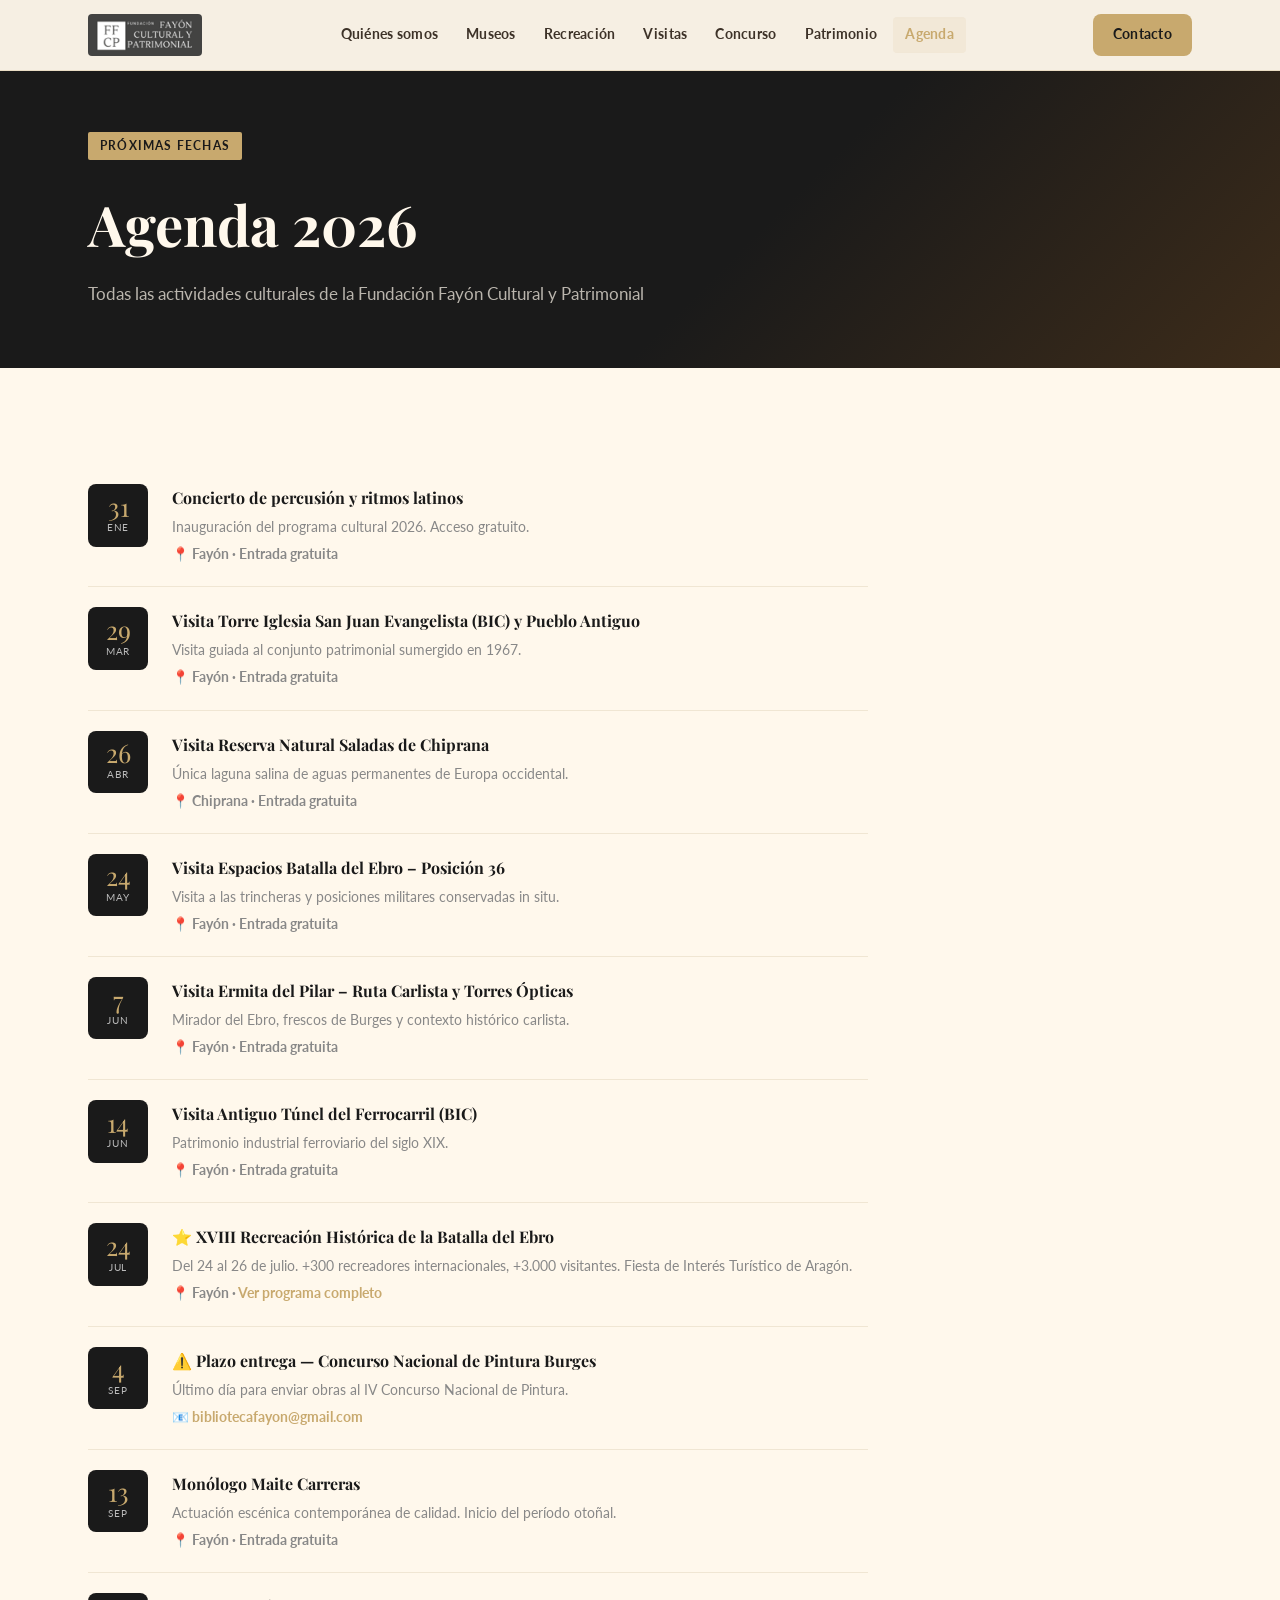
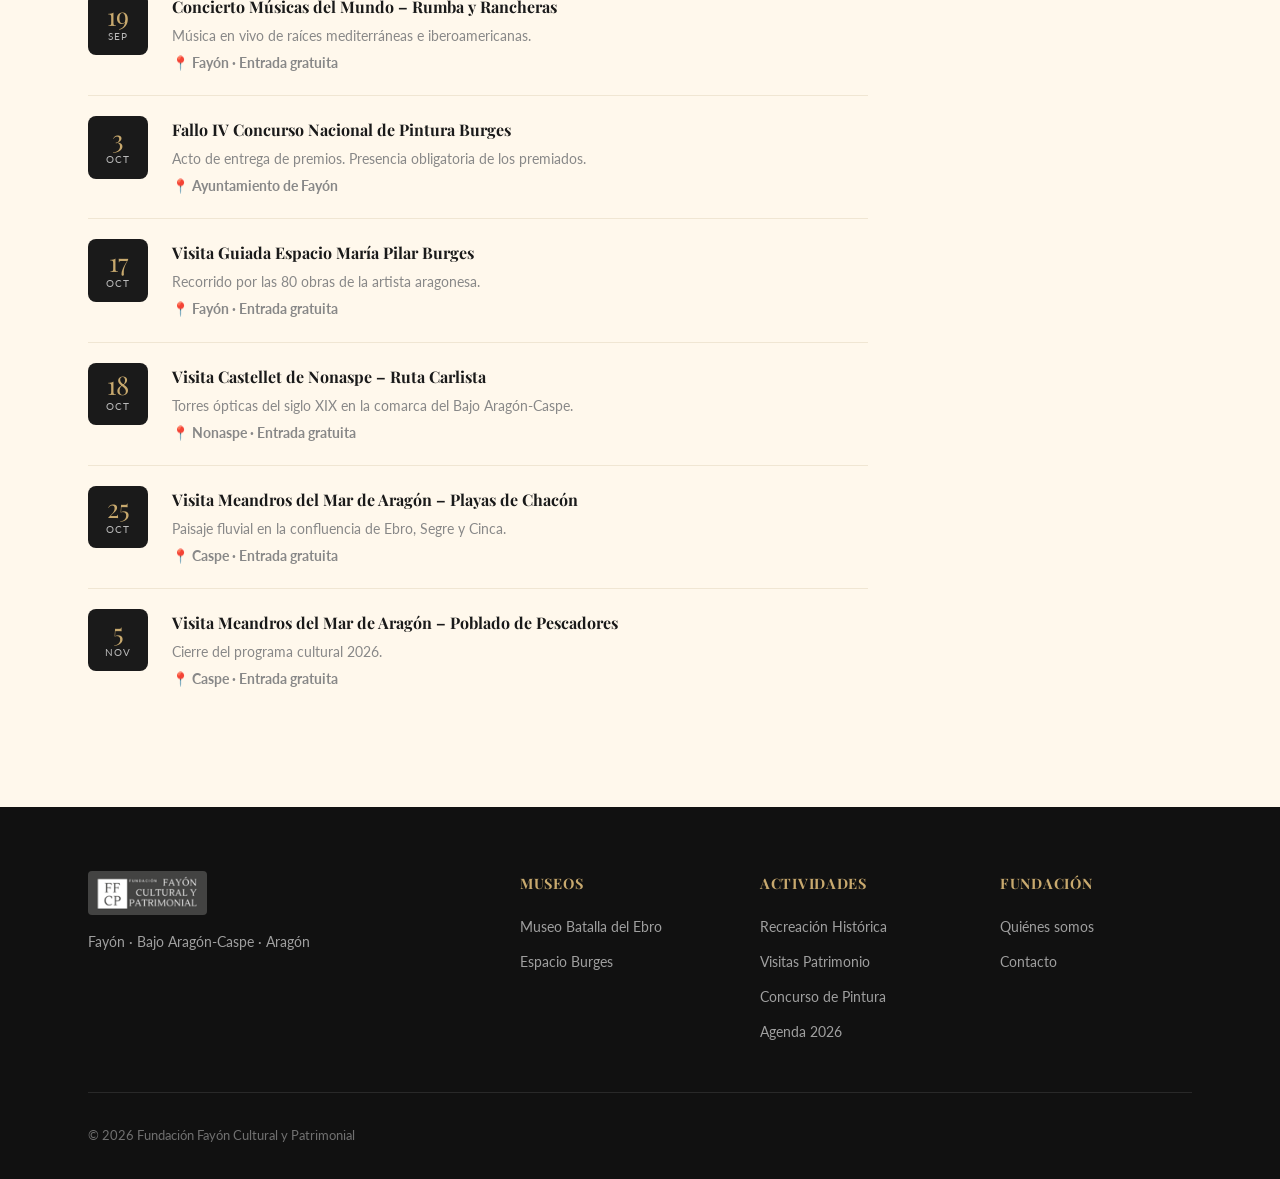
==== commit b83de761: "Logo SVG: nitidez perfecta en nav, footer y favicon" ====
--- a/agenda.html
+++ b/agenda.html
@@ -7,11 +7,11 @@
   <link rel="preconnect" href="https://fonts.googleapis.com" /><link rel="preconnect" href="https://fonts.gstatic.com" crossorigin />
   <link href="https://fonts.googleapis.com/css2?family=Playfair+Display:ital,wght@0,400;0,600;0,700;1,400&family=Lato:wght@300;400;700&display=swap" rel="stylesheet" />
   <link rel="stylesheet" href="css/estilos.css" />
-  <link rel="icon" type="image/png" href="resources/icons/logo.png" />
+  <link rel="icon" type="image/png" href="resources/icons/logo_svg.svg" />
 </head>
 <body>
 <nav class="nav" id="nav"><div class="container"><div class="nav__inner">
-  <a href="index.html" class="nav__logo"><img src="resources/icons/logo.png" alt="Fundación Fayón Cultural y Patrimonial" class="nav__logo-img" /></a>
+  <a href="index.html" class="nav__logo"><img src="resources/icons/logo_svg.svg" alt="Fundación Fayón Cultural y Patrimonial" class="nav__logo-img" /></a>
   <ul class="nav__links"><li><a href="quienes-somos.html">Quiénes somos</a></li><li><a href="museos.html">Museos</a></li><li><a href="recreacion.html">Recreación</a></li><li><a href="visitas.html">Visitas</a></li><li><a href="concurso.html">Concurso</a></li><li><a href="patrimonio.html">Patrimonio</a></li><li><a href="agenda.html">Agenda</a></li></ul>
   <a href="contacto.html" class="btn btn-primary btn-sm nav__cta">Contacto</a>
   <button class="nav__burger" id="burger" aria-label="Menú"><span></span><span></span><span></span></button>
@@ -44,7 +44,7 @@
 </div></div></section>
 
 <footer><div class="container"><div class="footer-grid">
-  <div class="footer-brand"><div class="footer-logo"><img src="resources/icons/logo.png" alt="Fundación Fayón Cultural y Patrimonial" class="footer-logo-img" /></div><p>Fayón · Bajo Aragón-Caspe · Aragón</p></div>
+  <div class="footer-brand"><div class="footer-logo"><img src="resources/icons/logo_svg.svg" alt="Fundación Fayón Cultural y Patrimonial" class="footer-logo-img" /></div><p>Fayón · Bajo Aragón-Caspe · Aragón</p></div>
   <div class="footer-col"><h4>Museos</h4><ul><li><a href="museos.html">Museo Batalla del Ebro</a></li><li><a href="museos.html#burges">Espacio Burges</a></li></ul></div>
   <div class="footer-col"><h4>Actividades</h4><ul><li><a href="recreacion.html">Recreación Histórica</a></li><li><a href="visitas.html">Visitas Patrimonio</a></li><li><a href="concurso.html">Concurso de Pintura</a></li><li><a href="agenda.html">Agenda 2026</a></li></ul></div>
   <div class="footer-col"><h4>Fundación</h4><ul><li><a href="quienes-somos.html">Quiénes somos</a></li><li><a href="contacto.html">Contacto</a></li></ul></div>
--- a/css/estilos.css
+++ b/css/estilos.css
@@ -154,7 +154,15 @@
   gap: 2rem;
 }
 .nav__logo { display: flex; align-items: center; flex-shrink: 0; }
-.nav__logo-img { height: 48px; width: auto; border-radius: 6px; display: block; }
+.nav__logo-img {
+  height: 42px;
+  width: auto;
+  max-width: 200px;
+  border-radius: 4px;
+  display: block;
+  image-rendering: -webkit-optimize-contrast;
+  image-rendering: crisp-edges;
+}
 .nav__links { display: flex; list-style: none; gap: .25rem; align-items: center; }
 .nav__links a {
   display: block; padding: .4rem .75rem;
@@ -487,7 +495,15 @@
 @media (max-width: 500px) { .footer-grid { grid-template-columns: 1fr; } }
 .footer-brand p { font-size: .88rem; line-height: 1.6; margin: 1rem 0; color: rgba(255,255,255,.6); }
 .footer-logo { display: flex; align-items: center; gap: .75rem; }
-.footer-logo-img { height: 44px; width: auto; border-radius: 6px; display: block; }
+.footer-logo-img {
+  height: 44px;
+  width: auto;
+  max-width: 200px;
+  border-radius: 4px;
+  display: block;
+  image-rendering: -webkit-optimize-contrast;
+  image-rendering: crisp-edges;
+}
 .footer-col h4 { font-family: var(--ff-display); font-size: .9rem; color: var(--acento); margin-bottom: 1rem; text-transform: uppercase; letter-spacing: .05em; }
 .footer-col ul { list-style: none; display: flex; flex-direction: column; gap: .5rem; }
 .footer-col ul li a { font-size: .85rem; color: rgba(255,255,255,.6); transition: color .2s; }
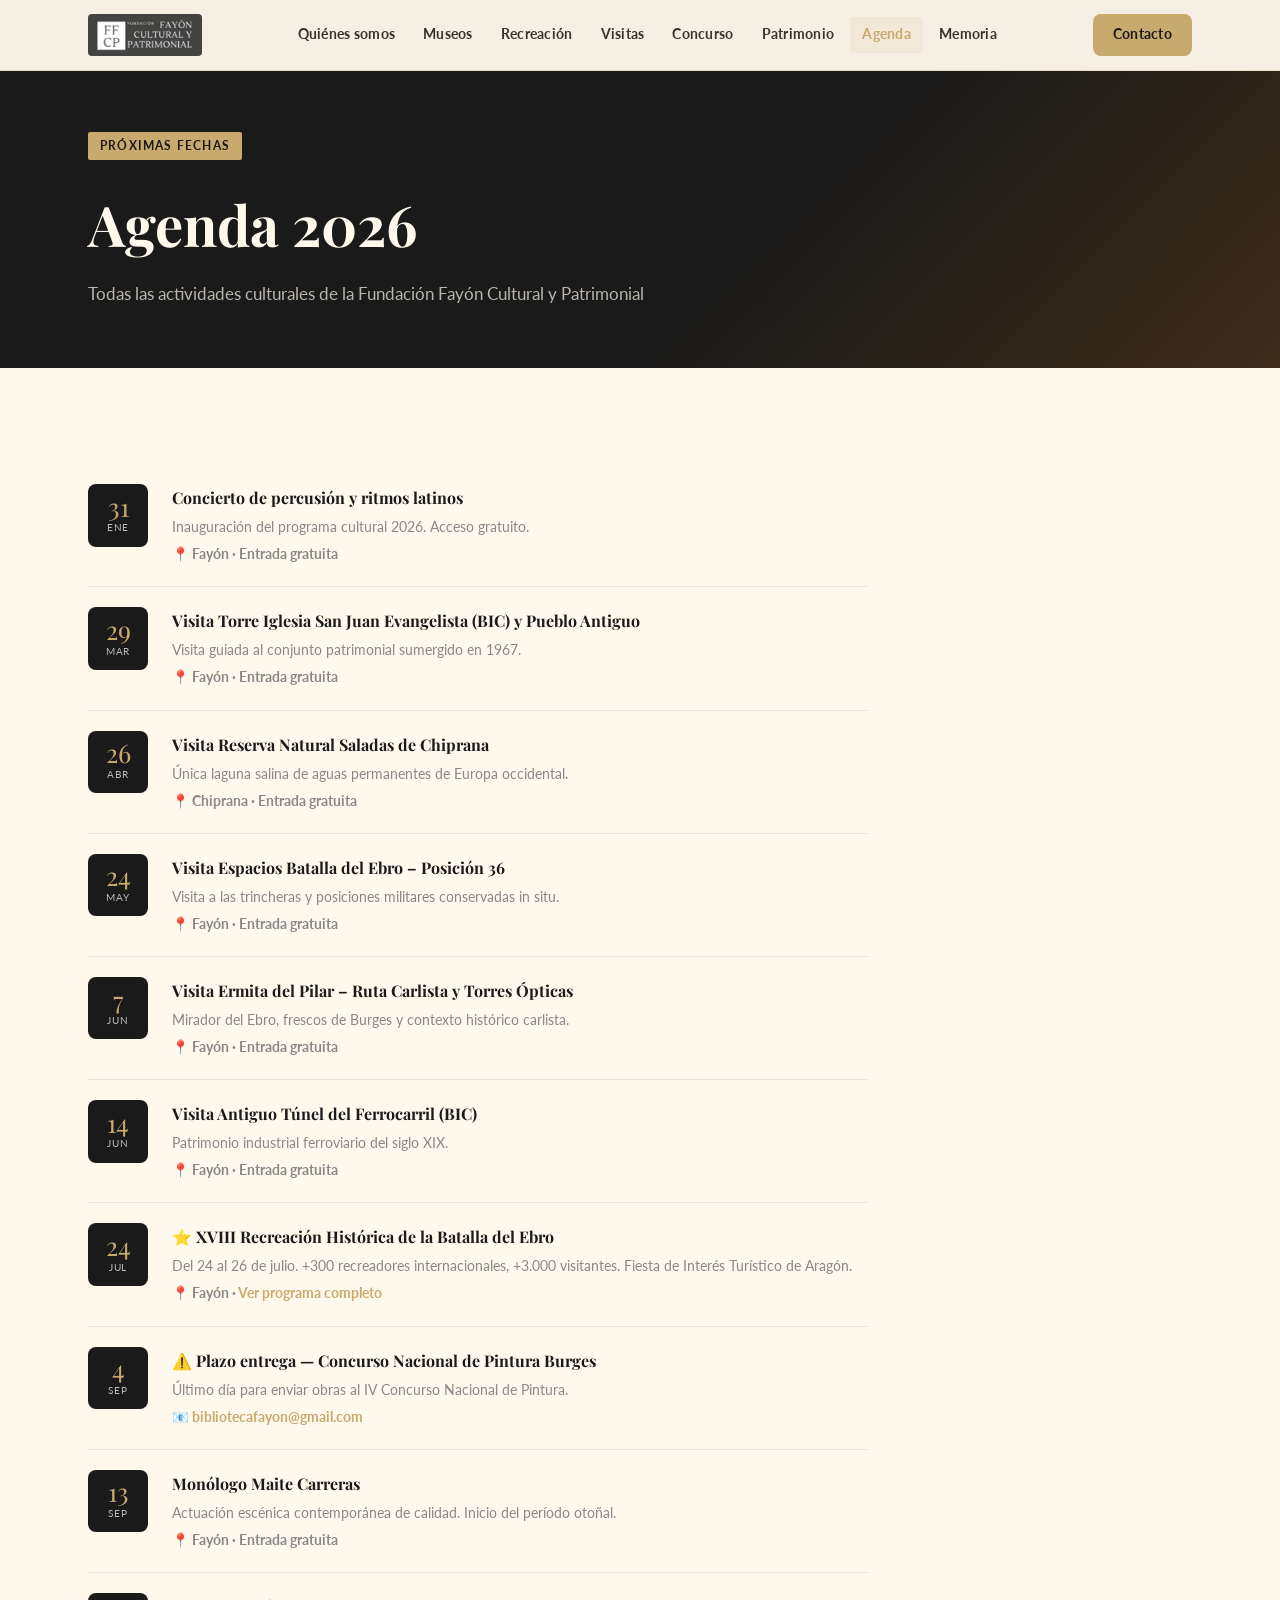
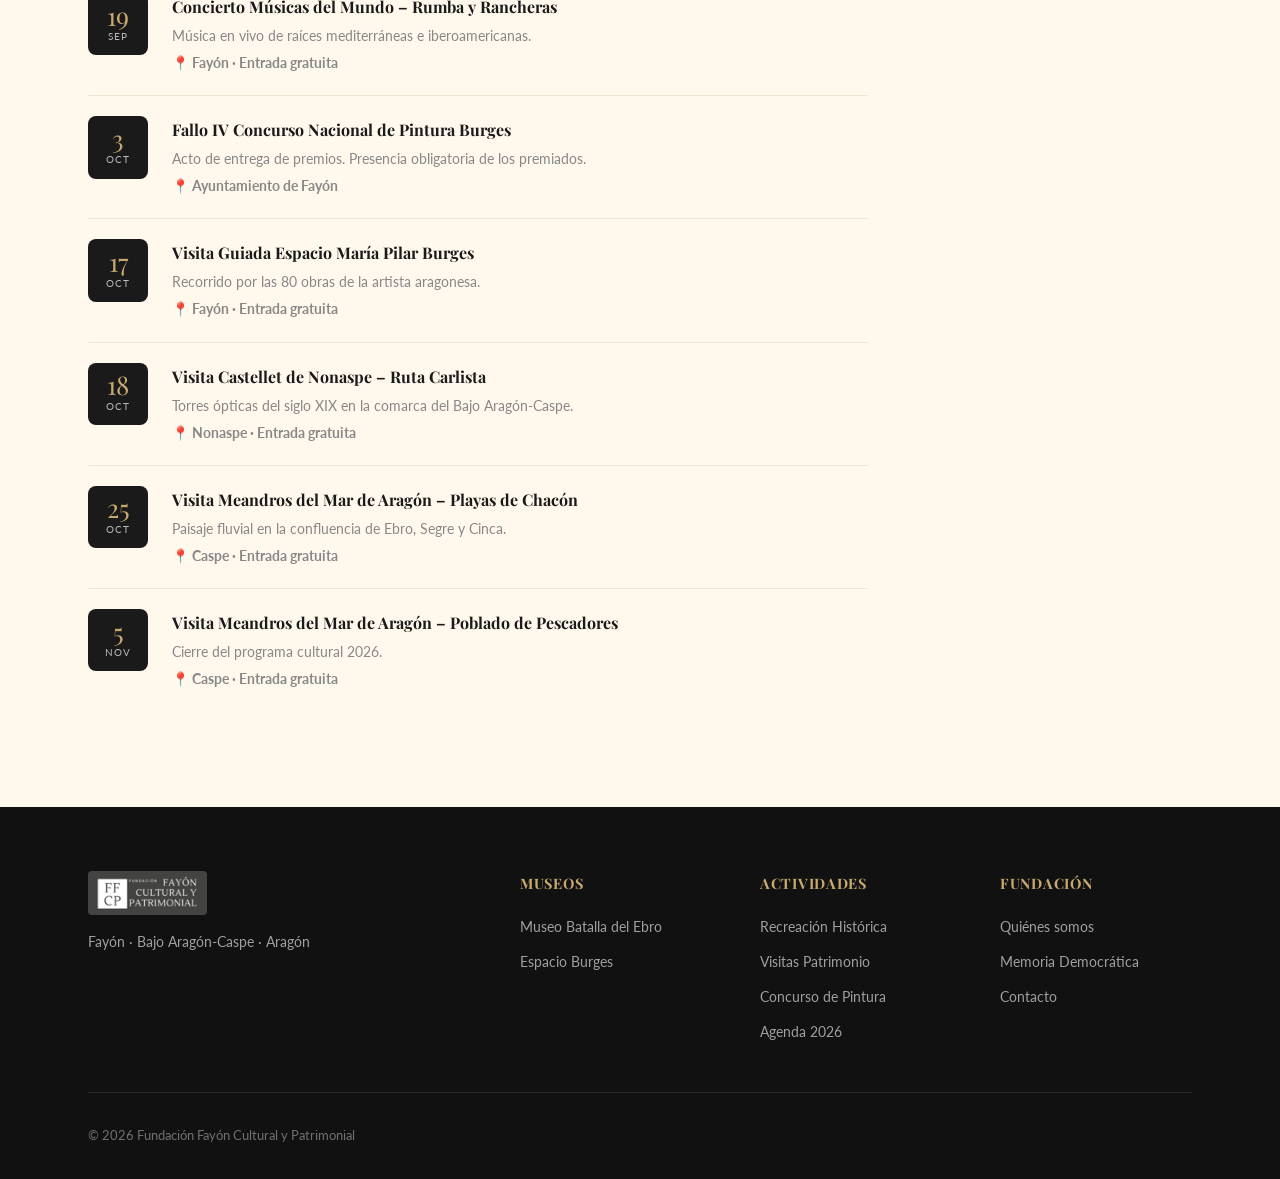
==== commit b600d3f5: "Añadir Memoria Democrática, carousel museo y fotos recreación/Burges - Nueva página memoria.html: Po" ====
--- a/agenda.html
+++ b/agenda.html
@@ -1,4 +1,4 @@
-<!DOCTYPE html>
+﻿<!DOCTYPE html>
 <html lang="es">
 <head>
   <meta charset="UTF-8" /><meta name="viewport" content="width=device-width, initial-scale=1.0" />
@@ -12,11 +12,11 @@
 <body>
 <nav class="nav" id="nav"><div class="container"><div class="nav__inner">
   <a href="index.html" class="nav__logo"><img src="resources/icons/logo_svg.svg" alt="Fundación Fayón Cultural y Patrimonial" class="nav__logo-img" /></a>
-  <ul class="nav__links"><li><a href="quienes-somos.html">Quiénes somos</a></li><li><a href="museos.html">Museos</a></li><li><a href="recreacion.html">Recreación</a></li><li><a href="visitas.html">Visitas</a></li><li><a href="concurso.html">Concurso</a></li><li><a href="patrimonio.html">Patrimonio</a></li><li><a href="agenda.html">Agenda</a></li></ul>
+  <ul class="nav__links"><li><a href="quienes-somos.html">Quiénes somos</a></li><li><a href="museos.html">Museos</a></li><li><a href="recreacion.html">Recreación</a></li><li><a href="visitas.html">Visitas</a></li><li><a href="concurso.html">Concurso</a></li><li><a href="patrimonio.html">Patrimonio</a></li><li><a href="agenda.html">Agenda</a></li><li><a href="memoria.html">Memoria</a></li></ul>
   <a href="contacto.html" class="btn btn-primary btn-sm nav__cta">Contacto</a>
   <button class="nav__burger" id="burger" aria-label="Menú"><span></span><span></span><span></span></button>
 </div></div>
-<div class="nav__mobile" id="mobileMenu"><a href="quienes-somos.html">Quiénes somos</a><a href="museos.html">Museos</a><a href="recreacion.html">Recreación Histórica</a><a href="visitas.html">Visitas Guiadas</a><a href="concurso.html">Concurso de Pintura</a><a href="patrimonio.html">Patrimonio</a><a href="agenda.html">Agenda</a><a href="contacto.html">Contacto</a></div>
+<div class="nav__mobile" id="mobileMenu"><a href="quienes-somos.html">Quiénes somos</a><a href="museos.html">Museos</a><a href="recreacion.html">Recreación Histórica</a><a href="visitas.html">Visitas Guiadas</a><a href="concurso.html">Concurso de Pintura</a><a href="patrimonio.html">Patrimonio</a><a href="agenda.html">Agenda</a><a href="memoria.html">Memoria Democrática</a><a href="contacto.html">Contacto</a></div>
 </nav>
 
 <div class="page-hero"><div class="container">
@@ -47,8 +47,9 @@
   <div class="footer-brand"><div class="footer-logo"><img src="resources/icons/logo_svg.svg" alt="Fundación Fayón Cultural y Patrimonial" class="footer-logo-img" /></div><p>Fayón · Bajo Aragón-Caspe · Aragón</p></div>
   <div class="footer-col"><h4>Museos</h4><ul><li><a href="museos.html">Museo Batalla del Ebro</a></li><li><a href="museos.html#burges">Espacio Burges</a></li></ul></div>
   <div class="footer-col"><h4>Actividades</h4><ul><li><a href="recreacion.html">Recreación Histórica</a></li><li><a href="visitas.html">Visitas Patrimonio</a></li><li><a href="concurso.html">Concurso de Pintura</a></li><li><a href="agenda.html">Agenda 2026</a></li></ul></div>
-  <div class="footer-col"><h4>Fundación</h4><ul><li><a href="quienes-somos.html">Quiénes somos</a></li><li><a href="contacto.html">Contacto</a></li></ul></div>
+  <div class="footer-col"><h4>Fundación</h4><ul><li><a href="quienes-somos.html">Quiénes somos</a></li><li><a href="memoria.html">Memoria Democrática</a></li><li><a href="contacto.html">Contacto</a></li></ul></div>
 </div><div class="footer-bottom"><span>© 2026 Fundación Fayón Cultural y Patrimonial</span></div></div></footer>
 <button class="scroll-top" id="scrollTop" onclick="scrollToTop()" aria-label="Volver arriba">↑</button>
 <script src="js/main.js"></script>
 </body></html>
+
--- a/css/estilos.css
+++ b/css/estilos.css
@@ -532,3 +532,120 @@
 .scroll-top:hover   { background: var(--acento); color: var(--estructura); }
 .fade-in { opacity: 0; transform: translateY(24px); transition: opacity .6s ease, transform .6s ease; }
 .fade-in.visible { opacity: 1; transform: translateY(0); }
+
+/* ============================================================
+   CAROUSEL MUSEO
+============================================================ */
+.carousel {
+  position: relative; overflow: hidden; border-radius: 12px;
+  aspect-ratio: 16/9; background: var(--estructura);
+}
+.carousel__track {
+  display: flex; height: 100%;
+  transition: transform .5s cubic-bezier(.4,0,.2,1);
+}
+.carousel__slide { min-width: 100%; height: 100%; }
+.carousel__slide img { width: 100%; height: 100%; object-fit: cover; display: block; }
+.carousel__btn {
+  position: absolute; top: 50%; transform: translateY(-50%);
+  width: 44px; height: 44px; background: rgba(26,26,26,.65);
+  border: 2px solid rgba(200,169,110,.6); border-radius: 50%;
+  color: var(--acento); font-size: 1.1rem; cursor: pointer;
+  display: flex; align-items: center; justify-content: center;
+  transition: .2s; z-index: 2; backdrop-filter: blur(4px);
+}
+.carousel__btn:hover { background: var(--acento); color: var(--estructura); }
+.carousel__btn--prev { left: .75rem; }
+.carousel__btn--next { right: .75rem; }
+.carousel__dots {
+  position: absolute; bottom: .75rem; left: 50%; transform: translateX(-50%);
+  display: flex; gap: .4rem; z-index: 2;
+}
+.carousel__dot {
+  width: 8px; height: 8px; border-radius: 50%;
+  background: rgba(255,255,255,.45); cursor: pointer; transition: .2s; border: none;
+}
+.carousel__dot.active { background: var(--acento); transform: scale(1.3); }
+.carousel__count {
+  position: absolute; top: .75rem; right: .75rem;
+  background: rgba(26,26,26,.7); color: var(--acento);
+  font-size: .75rem; padding: .3rem .7rem; border-radius: 20px;
+  font-weight: 700; z-index: 2;
+}
+
+/* ============================================================
+   FOTOS RECREACIÓN
+============================================================ */
+.foto-grid {
+  display: grid; grid-template-columns: repeat(auto-fit, minmax(260px, 1fr));
+  gap: 1rem; margin-top: 2rem;
+}
+.foto-item { position: relative; overflow: hidden; border-radius: 10px; aspect-ratio: 4/3; }
+.foto-item img { width: 100%; height: 100%; object-fit: cover; display: block; transition: transform .35s; }
+.foto-item:hover img { transform: scale(1.06); }
+.foto-item__caption {
+  position: absolute; bottom: 0; left: 0; right: 0;
+  background: linear-gradient(transparent, rgba(26,26,26,.85));
+  color: #fff; font-size: .75rem; padding: 2rem .75rem .75rem;
+  transform: translateY(100%); transition: .3s;
+}
+.foto-item:hover .foto-item__caption { transform: translateY(0); }
+
+/* ============================================================
+   FOTOS BURGES
+============================================================ */
+.burges-fotos { display: grid; grid-template-columns: 1fr 1fr; gap: .75rem; margin-top: 1.25rem; }
+.burges-fotos img { width: 100%; border-radius: 8px; aspect-ratio: 4/3; object-fit: cover; }
+@media (max-width: 500px) { .burges-fotos { grid-template-columns: 1fr; } }
+
+/* ============================================================
+   MEMORIA DEMOCRÁTICA
+============================================================ */
+.memoria-hero-strip {
+  background: linear-gradient(135deg, #1A1A1A 0%, #2C2018 100%);
+  padding: 1.25rem 0; text-align: center;
+}
+.memoria-hero-strip p { font-size: .88rem; color: rgba(255,248,236,.65); letter-spacing: .04em; }
+.memoria-block {
+  background: var(--blanco); border-radius: 16px; overflow: hidden;
+  box-shadow: 0 8px 32px var(--sombra); margin-bottom: 2rem;
+}
+.memoria-block__header {
+  background: var(--estructura); color: var(--base);
+  padding: 2rem clamp(1.5rem,4vw,2.5rem);
+}
+.memoria-block__header h2 {
+  font-family: var(--ff-display); font-size: clamp(1.3rem,3vw,1.8rem);
+  color: var(--acento); margin-bottom: .4rem;
+}
+.memoria-block__header p { color: rgba(255,248,236,.75); font-size: .92rem; }
+.memoria-block__body { padding: clamp(1.5rem,4vw,2.5rem); }
+.memoria-tag {
+  display: inline-block; background: var(--acento); color: var(--estructura);
+  font-size: .72rem; font-weight: 700; padding: .2rem .6rem;
+  border-radius: 4px; text-transform: uppercase; letter-spacing: .06em; margin-bottom: .75rem;
+}
+.memoria-objetivos { display: flex; flex-direction: column; gap: .5rem; margin: 1rem 0; }
+.memoria-objetivo { display: flex; gap: .75rem; align-items: flex-start; font-size: .9rem; color: var(--cuerpo); }
+.memoria-objetivo::before { content: '▸'; color: var(--acento); flex-shrink: 0; margin-top: .05rem; }
+.dignificacion-item {
+  display: flex; gap: 1rem; align-items: flex-start;
+  padding: 1.25rem; border-radius: 10px; background: var(--base-mid); margin-bottom: .75rem;
+}
+.dignificacion-icon {
+  width: 48px; height: 48px; background: var(--estructura);
+  border-radius: 10px; display: flex; align-items: center;
+  justify-content: center; font-size: 1.3rem; flex-shrink: 0;
+}
+.dignificacion-item h4 { font-family: var(--ff-display); font-size: 1rem; color: var(--estructura); margin-bottom: .25rem; }
+.dignificacion-item p { font-size: .88rem; color: var(--gris); line-height: 1.5; }
+.trinchera-datos {
+  display: grid; grid-template-columns: repeat(auto-fit, minmax(150px,1fr));
+  gap: 1rem; margin: 1.5rem 0;
+}
+.trinchera-dato {
+  background: var(--estructura); color: var(--base);
+  border-radius: 10px; padding: 1rem; text-align: center;
+}
+.trinchera-dato__num { font-family: var(--ff-display); font-size: 2rem; color: var(--acento); line-height: 1; }
+.trinchera-dato__label { font-size: .72rem; color: rgba(255,248,236,.6); text-transform: uppercase; letter-spacing: .06em; margin-top: .25rem; }
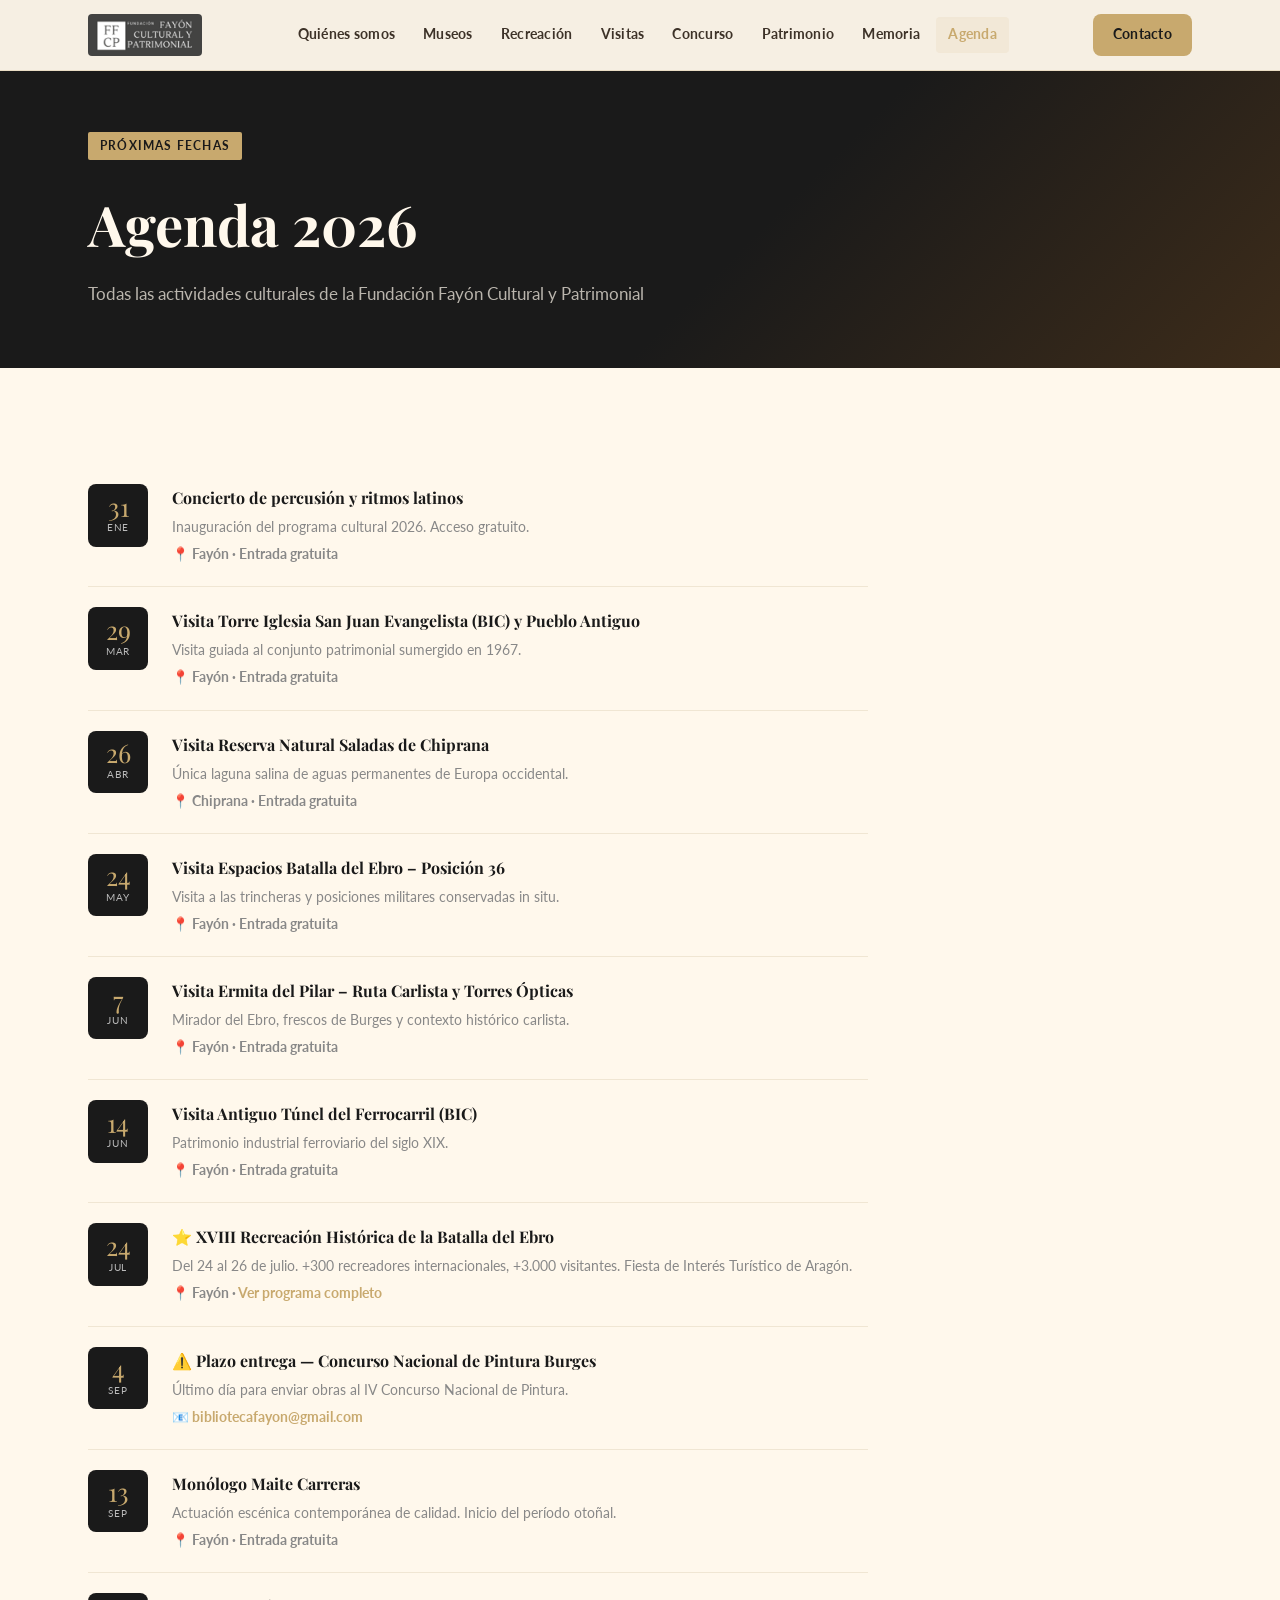
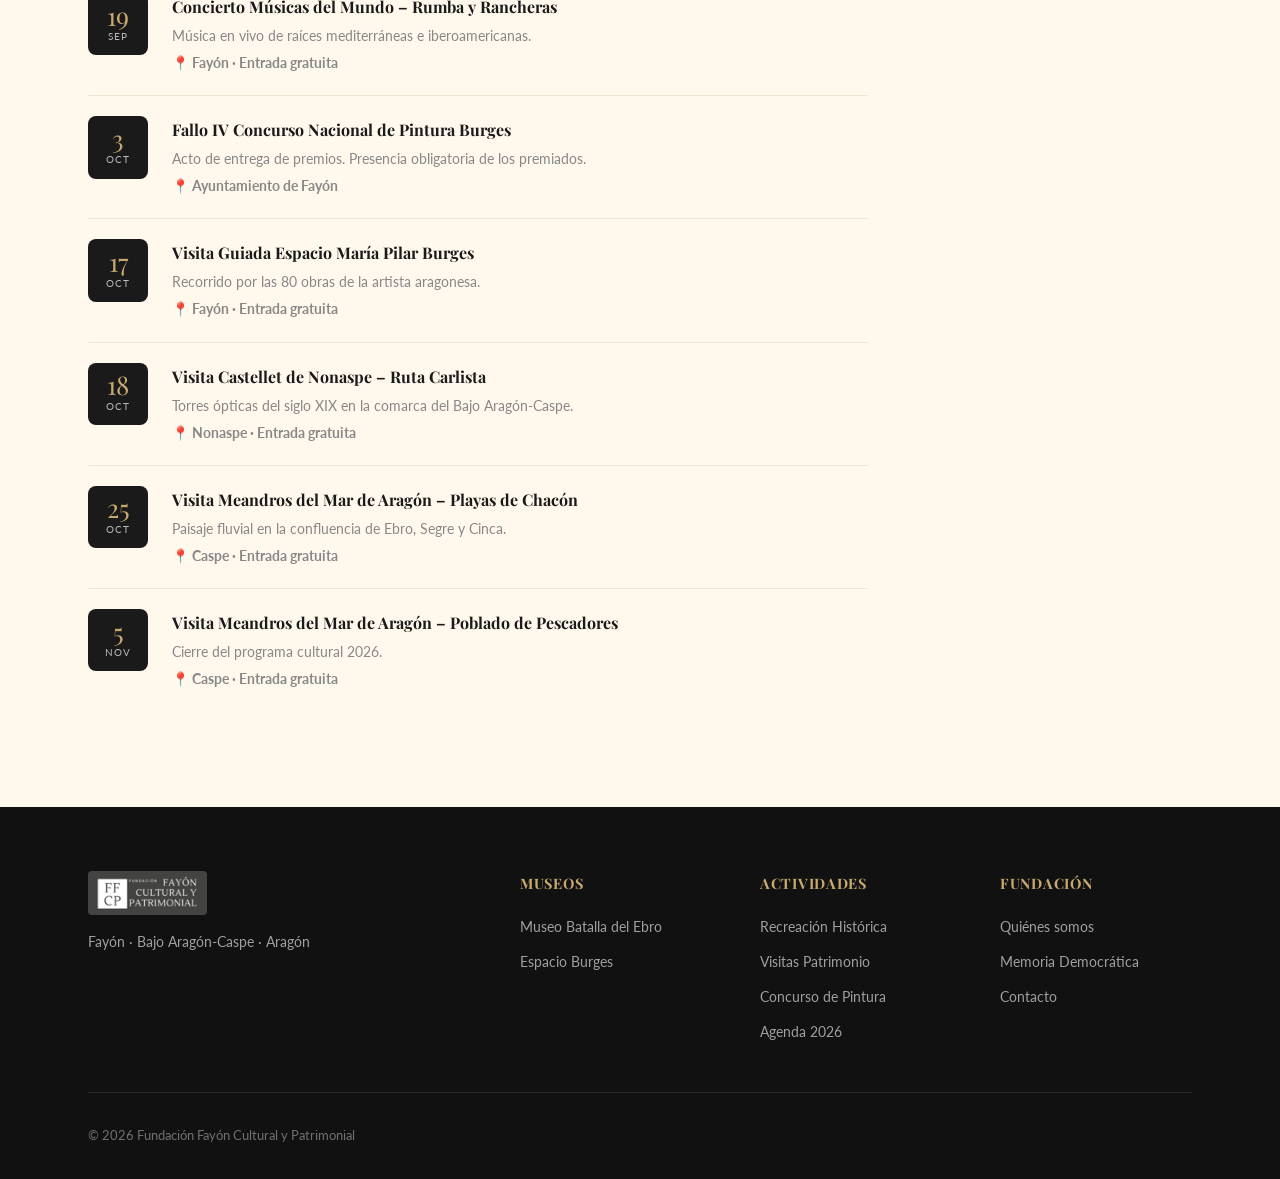
==== commit c4fcef57: "Mejoras UI: carousel, fotos, mapa Leaflet, galeria, nav responsive - Fix carousel museo: imagenes ya" ====
--- a/agenda.html
+++ b/agenda.html
@@ -12,11 +12,11 @@
 <body>
 <nav class="nav" id="nav"><div class="container"><div class="nav__inner">
   <a href="index.html" class="nav__logo"><img src="resources/icons/logo_svg.svg" alt="Fundación Fayón Cultural y Patrimonial" class="nav__logo-img" /></a>
-  <ul class="nav__links"><li><a href="quienes-somos.html">Quiénes somos</a></li><li><a href="museos.html">Museos</a></li><li><a href="recreacion.html">Recreación</a></li><li><a href="visitas.html">Visitas</a></li><li><a href="concurso.html">Concurso</a></li><li><a href="patrimonio.html">Patrimonio</a></li><li><a href="agenda.html">Agenda</a></li><li><a href="memoria.html">Memoria</a></li></ul>
+  <ul class="nav__links"><li><a href="quienes-somos.html">Quiénes somos</a></li><li><a href="museos.html">Museos</a></li><li><a href="recreacion.html">Recreación</a></li><li><a href="visitas.html">Visitas</a></li><li><a href="concurso.html">Concurso</a></li><li><a href="patrimonio.html">Patrimonio</a></li><li><a href="memoria.html">Memoria</a></li><li><a href="agenda.html">Agenda</a></li></ul>
   <a href="contacto.html" class="btn btn-primary btn-sm nav__cta">Contacto</a>
   <button class="nav__burger" id="burger" aria-label="Menú"><span></span><span></span><span></span></button>
 </div></div>
-<div class="nav__mobile" id="mobileMenu"><a href="quienes-somos.html">Quiénes somos</a><a href="museos.html">Museos</a><a href="recreacion.html">Recreación Histórica</a><a href="visitas.html">Visitas Guiadas</a><a href="concurso.html">Concurso de Pintura</a><a href="patrimonio.html">Patrimonio</a><a href="agenda.html">Agenda</a><a href="memoria.html">Memoria Democrática</a><a href="contacto.html">Contacto</a></div>
+<div class="nav__mobile" id="mobileMenu"><a href="quienes-somos.html">Quiénes somos</a><a href="museos.html">Museos</a><a href="recreacion.html">Recreación Histórica</a><a href="visitas.html">Visitas Guiadas</a><a href="concurso.html">Concurso de Pintura</a><a href="patrimonio.html">Patrimonio</a><a href="memoria.html">Memoria Democrática</a><a href="agenda.html">Agenda</a><a href="contacto.html">Contacto</a></div>
 </nav>
 
 <div class="page-hero"><div class="container">
@@ -53,3 +53,4 @@
 <script src="js/main.js"></script>
 </body></html>
 
+
--- a/css/estilos.css
+++ b/css/estilos.css
@@ -186,7 +186,7 @@
 .nav__mobile.open { display: flex; }
 .nav__mobile a { padding: .75rem 1.5rem; font-weight: 700; font-size: .9rem; border-bottom: 1px solid rgba(200,169,110,.1); }
 .nav__mobile a:hover { background: rgba(200,169,110,.1); }
-@media (max-width: 900px) {
+@media (max-width: 1050px) {
   .nav__links, .nav__cta { display: none; }
   .nav__burger { display: flex; }
 }
@@ -199,6 +199,7 @@
   display: flex; align-items: center;
   position: relative; overflow: hidden;
   padding-top: 70px;
+  padding-bottom: 160px;
 }
 .hero__bg {
   position: absolute; inset: 0;
@@ -268,7 +269,8 @@
   .museo-card--reverse .museo-card__img { order: 0; }
 }
 .museo-card__img { min-height: 350px; position: relative; overflow: hidden; }
-.museo-card__img img { position: absolute; inset: 0; width: 100%; height: 100%; object-fit: cover; }
+.museo-card__img > img { position: absolute; inset: 0; width: 100%; height: 100%; object-fit: cover; }
+.carousel img { position: static; width: 100%; height: 100%; object-fit: cover; display: block; }
 .museo-card__img.placeholder {
   display: flex; align-items: center; justify-content: center;
   flex-direction: column; gap: 1rem; font-style: italic;
@@ -345,6 +347,7 @@
   display: flex; align-items: center; gap: .5rem;
 }
 .grupo-item span { color: var(--acento); font-size: .7rem; }
+.grupo-item:hover { background: rgba(200,169,110,.25); color: var(--blanco); }
 
 /* ---- Programa días ---- */
 .programa-tabs { display: grid; grid-template-columns: repeat(3,1fr); gap: 1rem; margin-bottom: 2rem; }
@@ -580,6 +583,19 @@
   display: grid; grid-template-columns: repeat(auto-fit, minmax(260px, 1fr));
   gap: 1rem; margin-top: 2rem;
 }
+.foto-grid--magazine {
+  display: grid;
+  grid-template-columns: 2fr 1fr 1fr;
+  grid-template-rows: auto auto;
+  gap: 1rem; margin-top: 2rem;
+}
+.foto-grid--magazine .foto-item:first-child {
+  grid-column: 1 / 2; grid-row: 1 / 3;
+}
+@media (max-width: 700px) {
+  .foto-grid--magazine { grid-template-columns: 1fr 1fr; }
+  .foto-grid--magazine .foto-item:first-child { grid-column: 1 / 3; grid-row: auto; }
+}
 .foto-item { position: relative; overflow: hidden; border-radius: 10px; aspect-ratio: 4/3; }
 .foto-item img { width: 100%; height: 100%; object-fit: cover; display: block; transition: transform .35s; }
 .foto-item:hover img { transform: scale(1.06); }
@@ -649,3 +665,15 @@
 }
 .trinchera-dato__num { font-family: var(--ff-display); font-size: 2rem; color: var(--acento); line-height: 1; }
 .trinchera-dato__label { font-size: .72rem; color: rgba(255,248,236,.6); text-transform: uppercase; letter-spacing: .06em; margin-top: .25rem; }
+
+/* ============================================================
+   VIDEO EMBED (YouTube responsive)
+============================================================ */
+.video-wrap {
+  position: relative; padding-bottom: 56.25%; height: 0; overflow: hidden;
+  border-radius: 12px; box-shadow: 0 8px 32px var(--sombra);
+}
+.video-wrap iframe { position: absolute; top: 0; left: 0; width: 100%; height: 100%; border: none; }
+.video-grid { display: grid; grid-template-columns: 1fr 1fr; gap: 1.5rem; margin-top: 1.5rem; }
+@media (max-width: 700px) { .video-grid { grid-template-columns: 1fr; } }
+.video-label { font-size: .82rem; color: var(--gris); text-align: center; margin-top: .6rem; font-style: italic; }
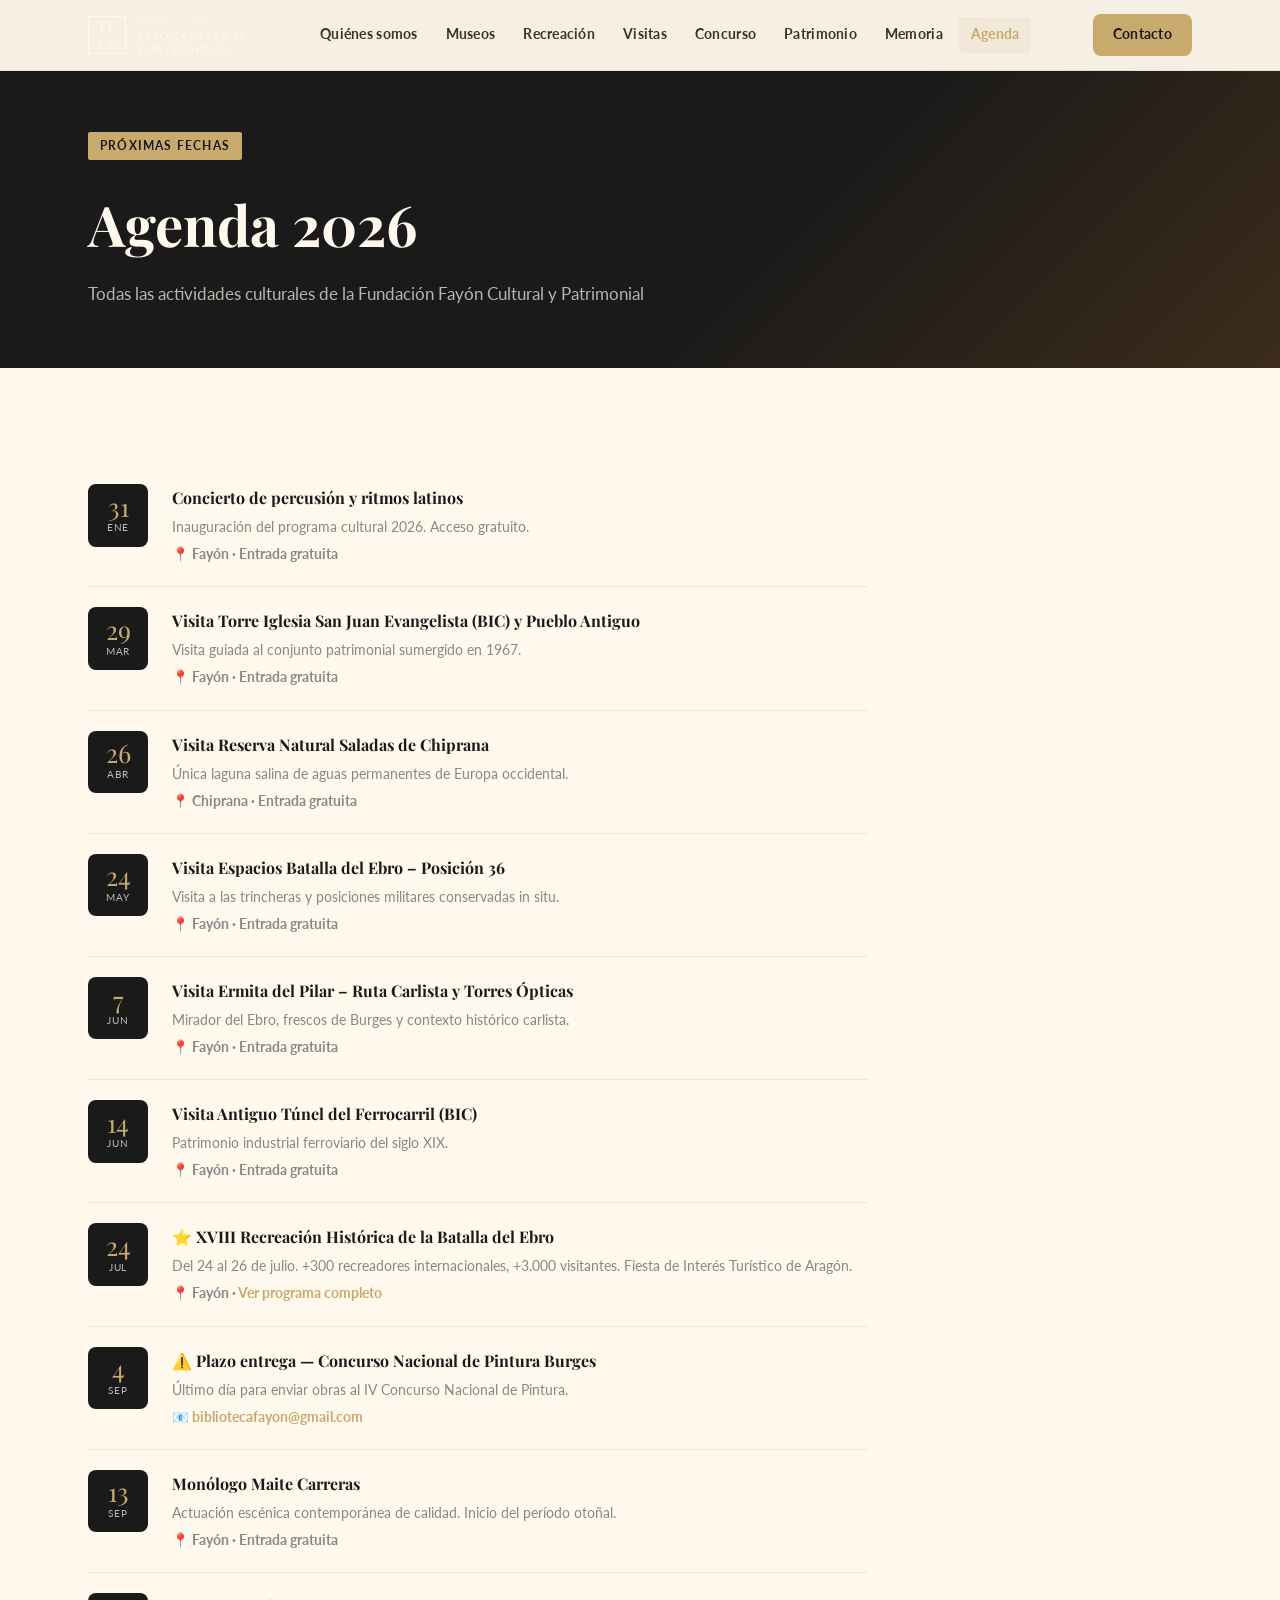
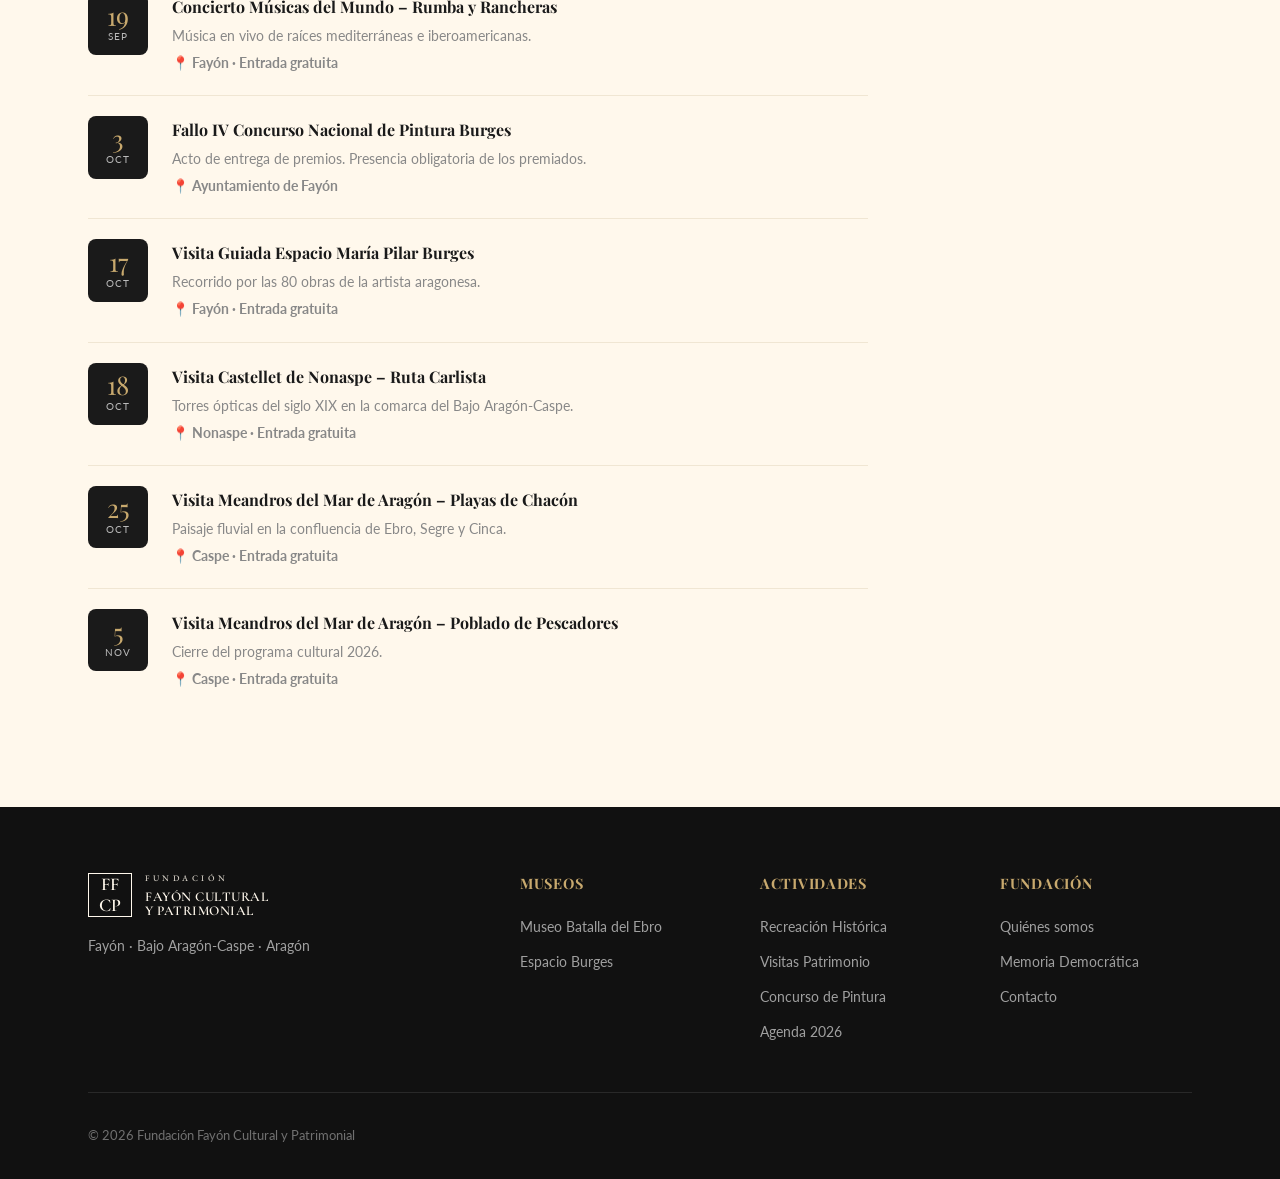
==== commit 82c9ee91: "Logo definitivo: SVG real en nav/footer y favicon" ====
--- a/agenda.html
+++ b/agenda.html
@@ -5,13 +5,13 @@
   <title>Agenda 2026 · Fundación Fayón Cultural y Patrimonial</title>
   <meta name="description" content="Agenda de actividades culturales 2026 de la Fundación Fayón Cultural y Patrimonial." />
   <link rel="preconnect" href="https://fonts.googleapis.com" /><link rel="preconnect" href="https://fonts.gstatic.com" crossorigin />
-  <link href="https://fonts.googleapis.com/css2?family=Playfair+Display:ital,wght@0,400;0,600;0,700;1,400&family=Lato:wght@300;400;700&display=swap" rel="stylesheet" />
+  <link href="https://fonts.googleapis.com/css2?family=Cormorant+Garamond:wght@600&family=EB+Garamond:wght@500&family=Playfair+Display:ital,wght@0,400;0,600;0,700;1,400&family=Lato:wght@300;400;700&display=swap" rel="stylesheet" />
   <link rel="stylesheet" href="css/estilos.css" />
-  <link rel="icon" type="image/png" href="resources/icons/logo_svg.svg" />
+  <link rel="icon" type="image/svg+xml" href="resources/icons/Logo_pestañal.svg" />
 </head>
 <body>
 <nav class="nav" id="nav"><div class="container"><div class="nav__inner">
-  <a href="index.html" class="nav__logo"><img src="resources/icons/logo_svg.svg" alt="Fundación Fayón Cultural y Patrimonial" class="nav__logo-img" /></a>
+  <a href="index.html" class="nav__logo"><div class="site-logo"><div class="site-logo__mono"><span>FF</span><span>CP</span></div><div class="site-logo__wm"><div class="site-logo__kicker">Fundación</div><div class="site-logo__name"><span>Fayón Cultural</span><span>y Patrimonial</span></div></div></div></a>
   <ul class="nav__links"><li><a href="quienes-somos.html">Quiénes somos</a></li><li><a href="museos.html">Museos</a></li><li><a href="recreacion.html">Recreación</a></li><li><a href="visitas.html">Visitas</a></li><li><a href="concurso.html">Concurso</a></li><li><a href="patrimonio.html">Patrimonio</a></li><li><a href="memoria.html">Memoria</a></li><li><a href="agenda.html">Agenda</a></li></ul>
   <a href="contacto.html" class="btn btn-primary btn-sm nav__cta">Contacto</a>
   <button class="nav__burger" id="burger" aria-label="Menú"><span></span><span></span><span></span></button>
@@ -44,7 +44,7 @@
 </div></div></section>
 
 <footer><div class="container"><div class="footer-grid">
-  <div class="footer-brand"><div class="footer-logo"><img src="resources/icons/logo_svg.svg" alt="Fundación Fayón Cultural y Patrimonial" class="footer-logo-img" /></div><p>Fayón · Bajo Aragón-Caspe · Aragón</p></div>
+  <div class="footer-brand"><div class="footer-logo"><div class="site-logo site-logo--footer"><div class="site-logo__mono"><span>FF</span><span>CP</span></div><div class="site-logo__wm"><div class="site-logo__kicker">Fundación</div><div class="site-logo__name"><span>Fayón Cultural</span><span>y Patrimonial</span></div></div></div></div><p>Fayón · Bajo Aragón-Caspe · Aragón</p></div>
   <div class="footer-col"><h4>Museos</h4><ul><li><a href="museos.html">Museo Batalla del Ebro</a></li><li><a href="museos.html#burges">Espacio Burges</a></li></ul></div>
   <div class="footer-col"><h4>Actividades</h4><ul><li><a href="recreacion.html">Recreación Histórica</a></li><li><a href="visitas.html">Visitas Patrimonio</a></li><li><a href="concurso.html">Concurso de Pintura</a></li><li><a href="agenda.html">Agenda 2026</a></li></ul></div>
   <div class="footer-col"><h4>Fundación</h4><ul><li><a href="quienes-somos.html">Quiénes somos</a></li><li><a href="memoria.html">Memoria Democrática</a></li><li><a href="contacto.html">Contacto</a></li></ul></div>
@@ -54,3 +54,6 @@
 </body></html>
 
 
+
+
+
--- a/css/estilos.css
+++ b/css/estilos.css
@@ -153,16 +153,40 @@
   height: 70px;
   gap: 2rem;
 }
-.nav__logo { display: flex; align-items: center; flex-shrink: 0; }
-.nav__logo-img {
-  height: 42px;
-  width: auto;
-  max-width: 200px;
-  border-radius: 4px;
-  display: block;
-  image-rendering: -webkit-optimize-contrast;
-  image-rendering: crisp-edges;
-}
+.nav__logo { display: flex; align-items: center; flex-shrink: 0; text-decoration: none; }
+
+/* ---- Logo tipográfico ---- */
+.site-logo {
+  display: inline-flex; align-items: center; gap: 11px;
+  color: var(--base); -webkit-font-smoothing: antialiased;
+}
+.site-logo__mono {
+  display: grid; place-items: center; flex-shrink: 0;
+  width: 38px; height: 38px;
+  border: 1.5px solid currentColor;
+  font-family: 'Cormorant Garamond', 'Playfair Display', Georgia, serif;
+  font-weight: 600; font-size: 15px; line-height: 0.92;
+  text-align: center; letter-spacing: 0.02em;
+}
+.site-logo__mono span { display: block; }
+.site-logo__wm { display: flex; flex-direction: column; }
+.site-logo__kicker {
+  font-family: 'EB Garamond', 'Playfair Display', Georgia, serif;
+  font-weight: 500; font-size: 7.5px;
+  text-transform: uppercase; letter-spacing: 0.42em; opacity: 0.82;
+  margin-bottom: 3px;
+}
+.site-logo__name {
+  font-family: 'Cormorant Garamond', 'Playfair Display', Georgia, serif;
+  font-weight: 600; font-size: 12px;
+  text-transform: uppercase; letter-spacing: 0.04em; line-height: 1.1;
+}
+.site-logo__name span { display: block; }
+/* Footer variant */
+.site-logo--footer { gap: 13px; }
+.site-logo--footer .site-logo__mono { width: 44px; height: 44px; font-size: 18px; }
+.site-logo--footer .site-logo__kicker { font-size: 8.5px; margin-bottom: 4px; }
+.site-logo--footer .site-logo__name { font-size: 13.5px; }
 .nav__links { display: flex; list-style: none; gap: .25rem; align-items: center; }
 .nav__links a {
   display: block; padding: .4rem .75rem;
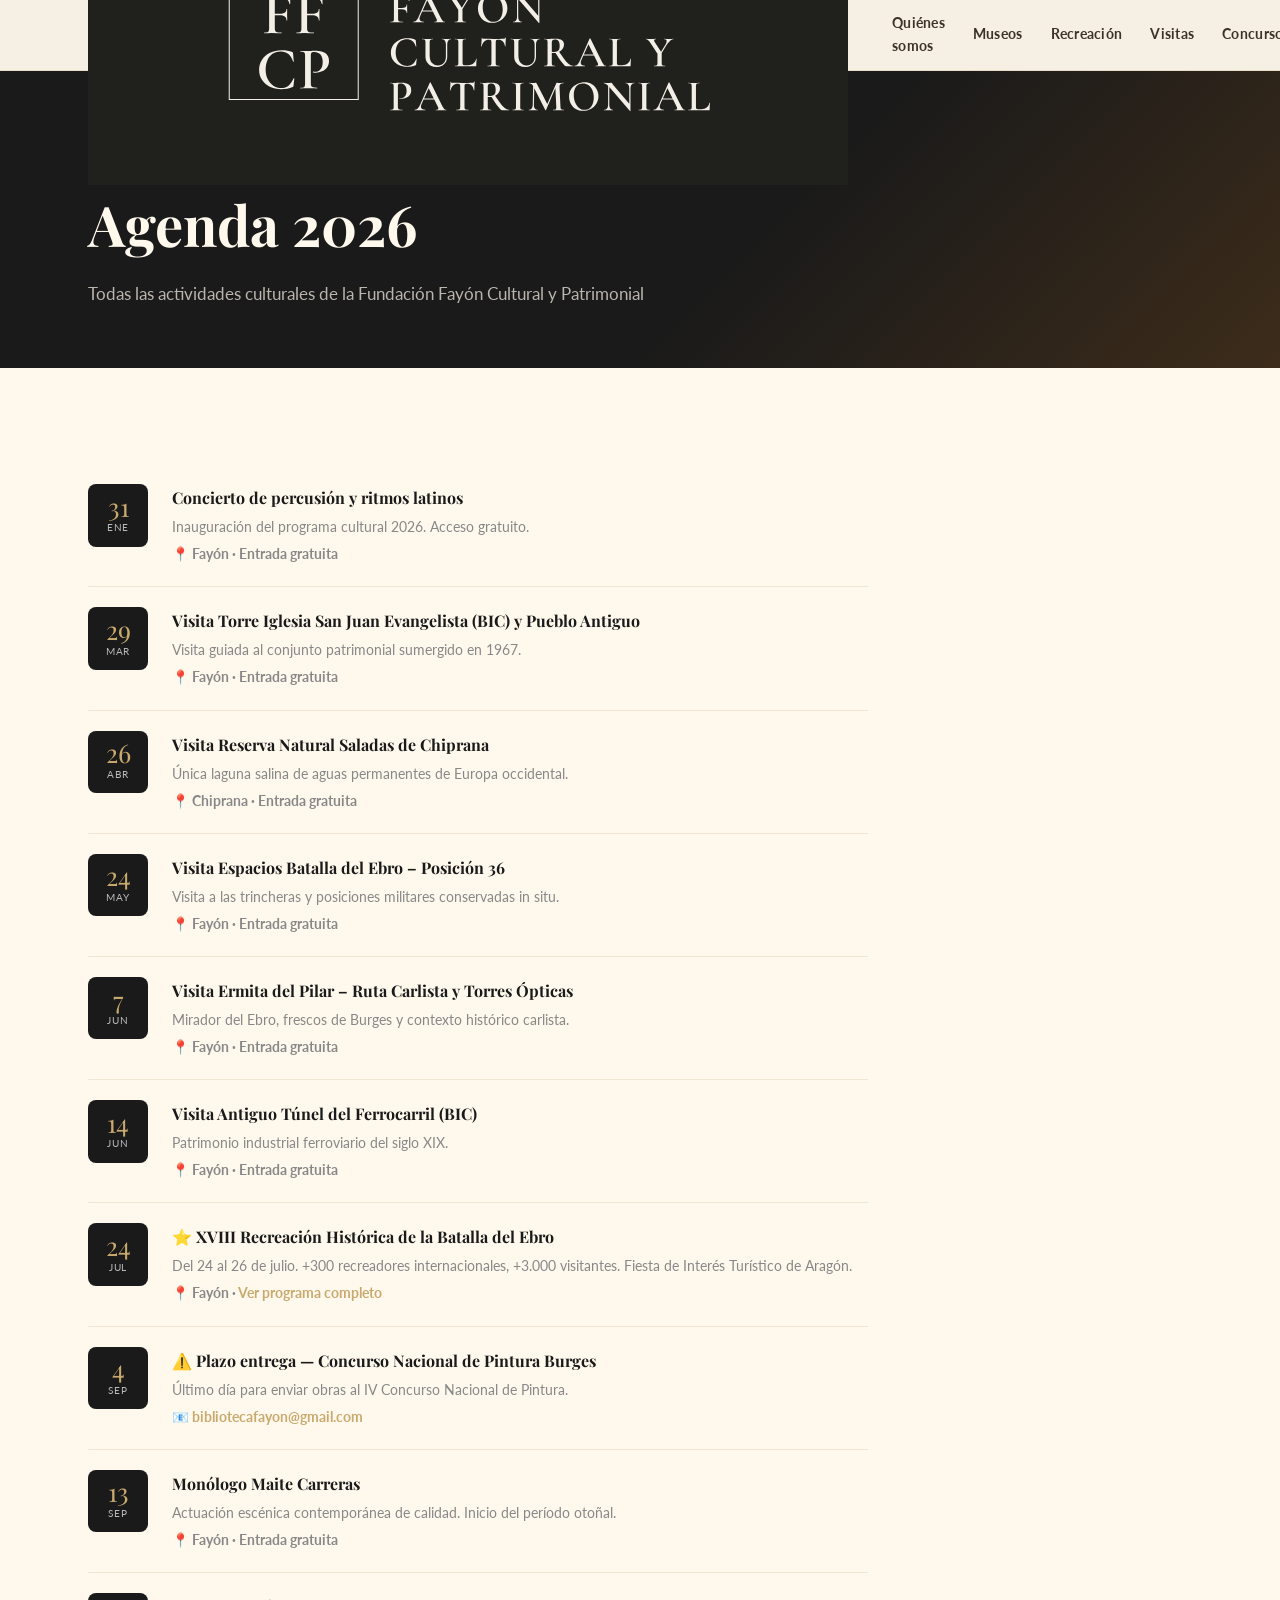
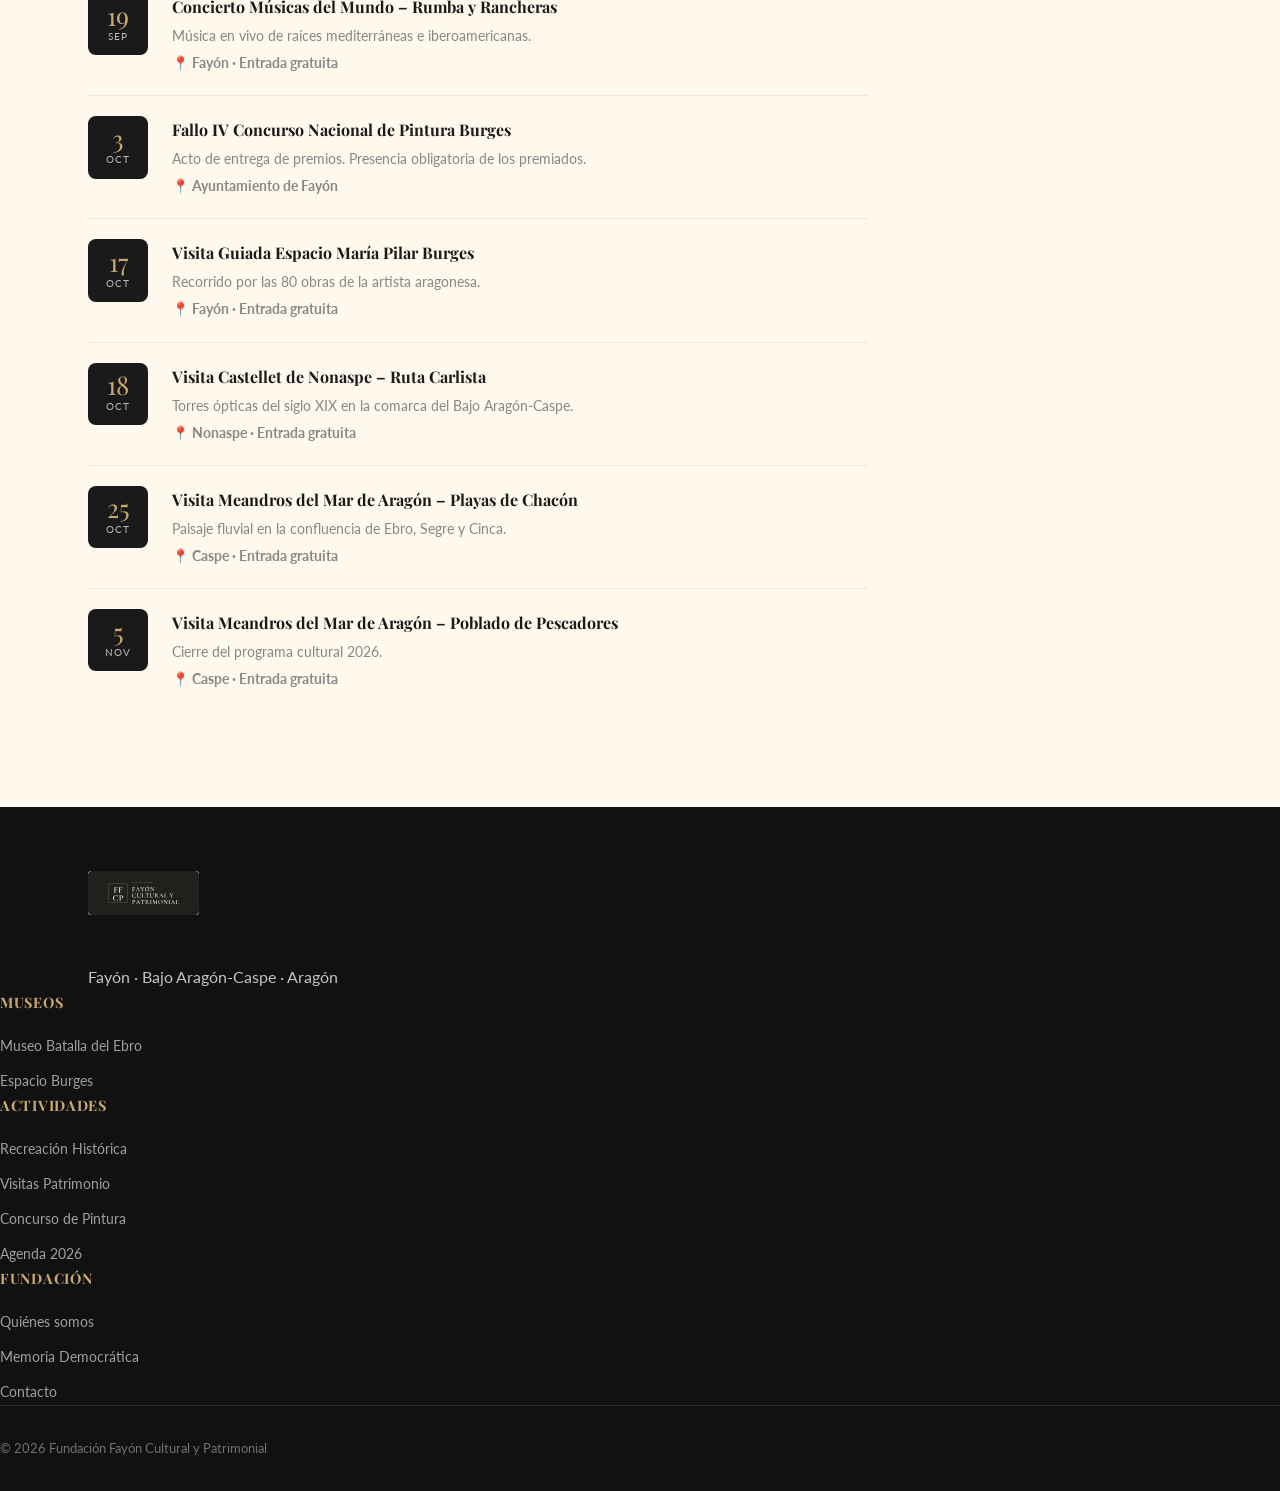
==== commit 471f24c2: "Logo SVG en nav y footer de todas las páginas" ====
--- a/agenda.html
+++ b/agenda.html
@@ -11,7 +11,7 @@
 </head>
 <body>
 <nav class="nav" id="nav"><div class="container"><div class="nav__inner">
-  <a href="index.html" class="nav__logo"><div class="site-logo"><div class="site-logo__mono"><span>FF</span><span>CP</span></div><div class="site-logo__wm"><div class="site-logo__kicker">Fundación</div><div class="site-logo__name"><span>Fayón Cultural</span><span>y Patrimonial</span></div></div></div></a>
+  <a href="index.html" class="nav__logo"><img src="resources/icons/Logo · Fundación Fayón Cultural y Patrimonial.svg" alt="Fundación Fayón Cultural y Patrimonial" class="nav__logo-img" /></a>
   <ul class="nav__links"><li><a href="quienes-somos.html">Quiénes somos</a></li><li><a href="museos.html">Museos</a></li><li><a href="recreacion.html">Recreación</a></li><li><a href="visitas.html">Visitas</a></li><li><a href="concurso.html">Concurso</a></li><li><a href="patrimonio.html">Patrimonio</a></li><li><a href="memoria.html">Memoria</a></li><li><a href="agenda.html">Agenda</a></li></ul>
   <a href="contacto.html" class="btn btn-primary btn-sm nav__cta">Contacto</a>
   <button class="nav__burger" id="burger" aria-label="Menú"><span></span><span></span><span></span></button>
@@ -44,7 +44,7 @@
 </div></div></section>
 
 <footer><div class="container"><div class="footer-grid">
-  <div class="footer-brand"><div class="footer-logo"><div class="site-logo site-logo--footer"><div class="site-logo__mono"><span>FF</span><span>CP</span></div><div class="site-logo__wm"><div class="site-logo__kicker">Fundación</div><div class="site-logo__name"><span>Fayón Cultural</span><span>y Patrimonial</span></div></div></div></div><p>Fayón · Bajo Aragón-Caspe · Aragón</p></div>
+  <div class="footer-brand"><div class="footer-logo"><img src="resources/icons/Logo · Fundación Fayón Cultural y Patrimonial.svg" alt="Fundación Fayón Cultural y Patrimonial" class="footer-logo-img" /></div></div></div><p>Fayón · Bajo Aragón-Caspe · Aragón</p></div>
   <div class="footer-col"><h4>Museos</h4><ul><li><a href="museos.html">Museo Batalla del Ebro</a></li><li><a href="museos.html#burges">Espacio Burges</a></li></ul></div>
   <div class="footer-col"><h4>Actividades</h4><ul><li><a href="recreacion.html">Recreación Histórica</a></li><li><a href="visitas.html">Visitas Patrimonio</a></li><li><a href="concurso.html">Concurso de Pintura</a></li><li><a href="agenda.html">Agenda 2026</a></li></ul></div>
   <div class="footer-col"><h4>Fundación</h4><ul><li><a href="quienes-somos.html">Quiénes somos</a></li><li><a href="memoria.html">Memoria Democrática</a></li><li><a href="contacto.html">Contacto</a></li></ul></div>
@@ -57,3 +57,4 @@
 
 
 
+
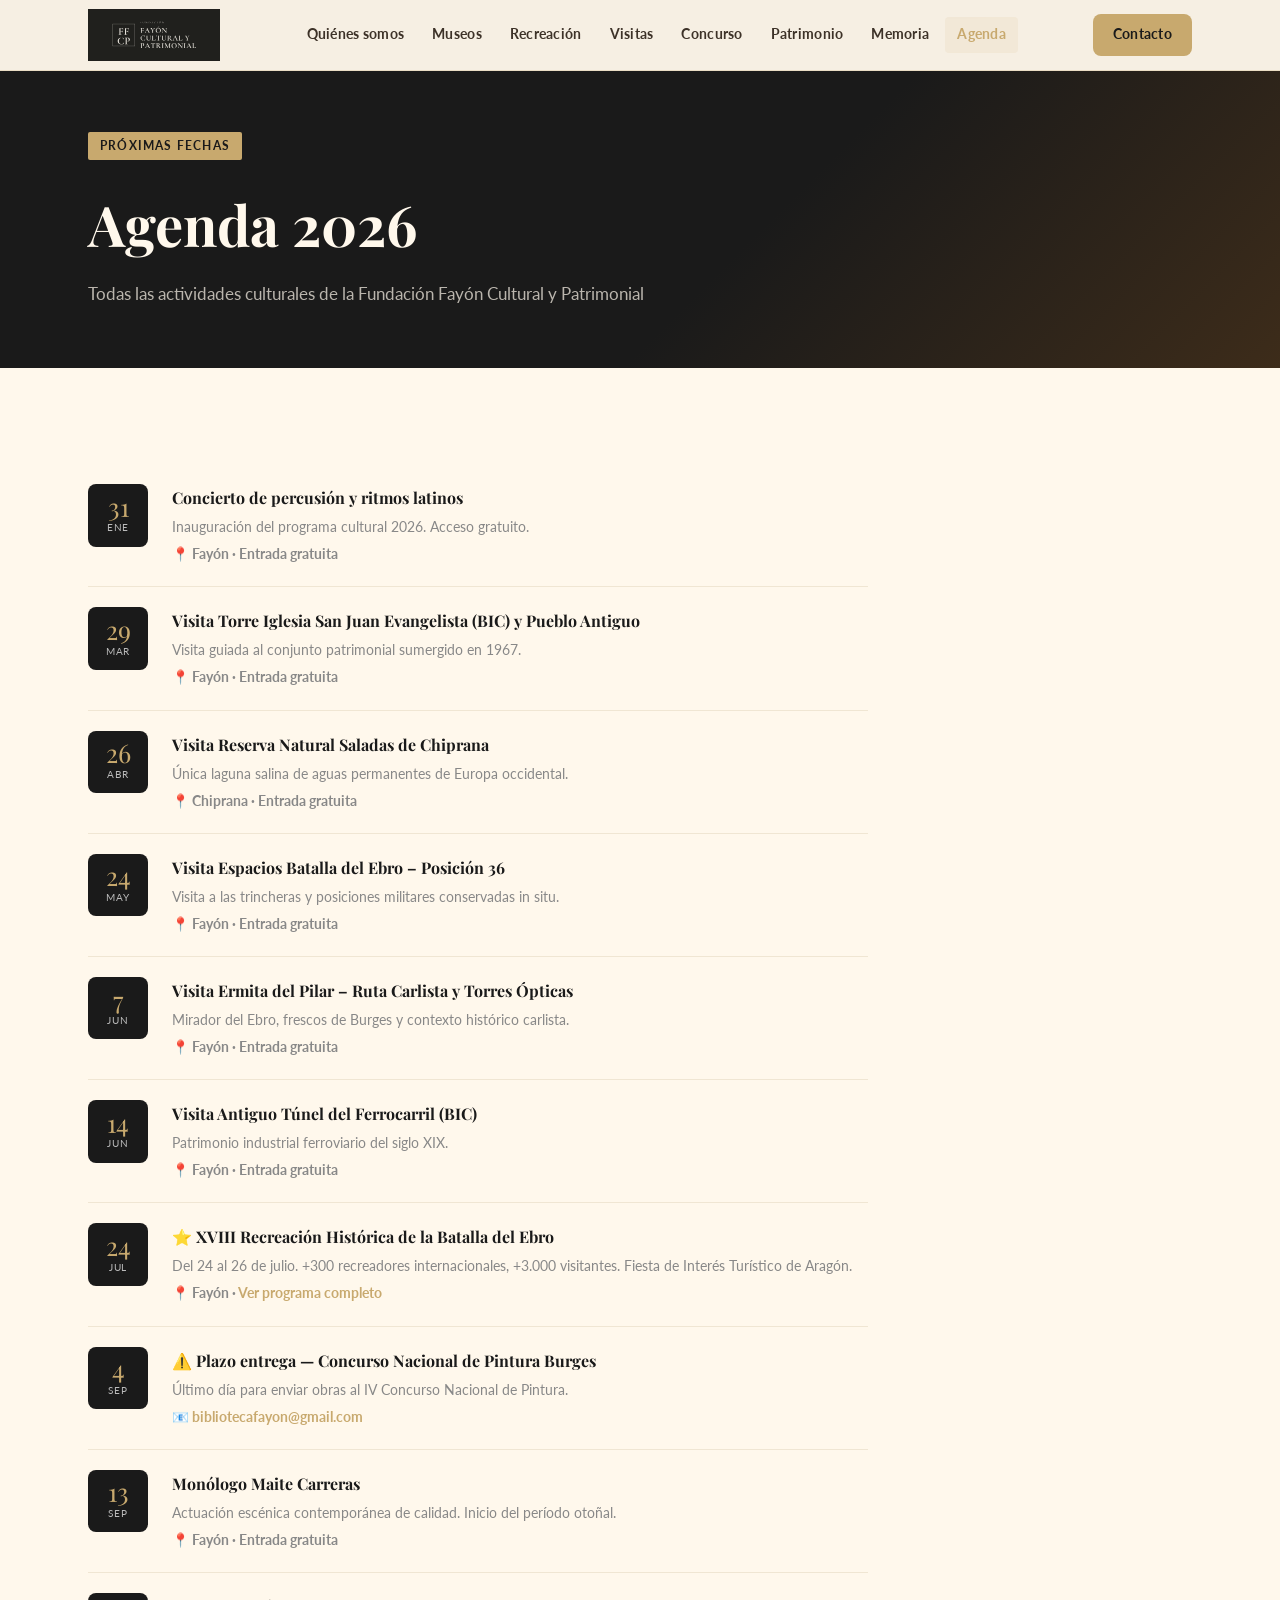
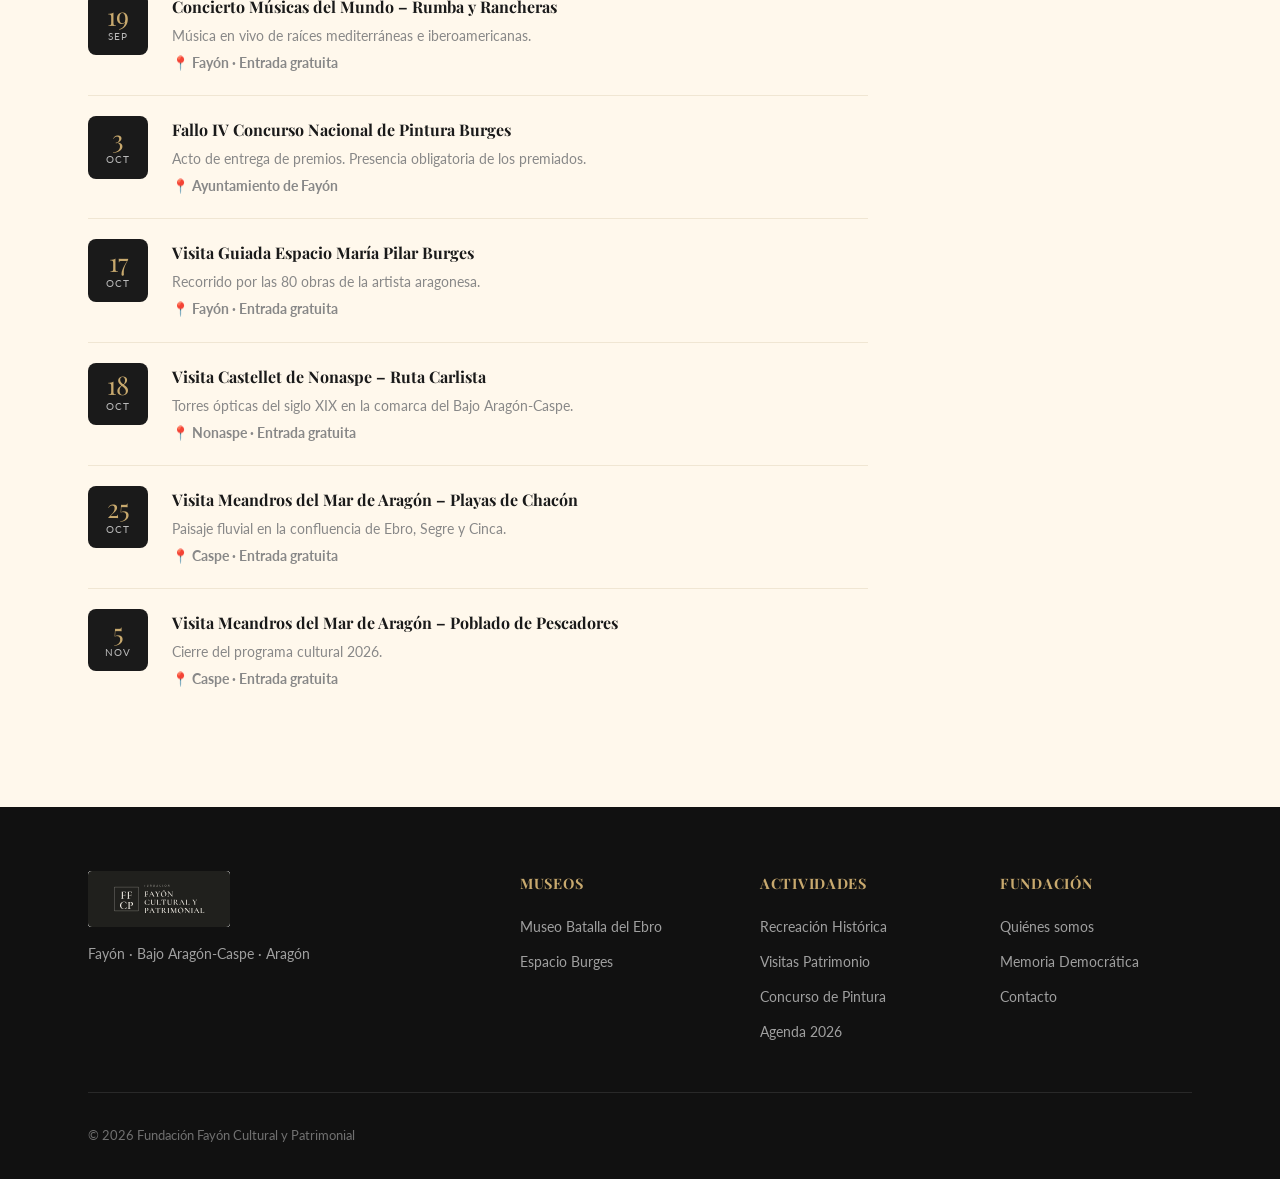
==== commit 87c303b5: "Footer: estructura corregida en todas las páginas; mapa Fayón coordenadas correctas" ====
--- a/agenda.html
+++ b/agenda.html
@@ -44,7 +44,7 @@
 </div></div></section>
 
 <footer><div class="container"><div class="footer-grid">
-  <div class="footer-brand"><div class="footer-logo"><img src="resources/icons/Logo · Fundación Fayón Cultural y Patrimonial.svg" alt="Fundación Fayón Cultural y Patrimonial" class="footer-logo-img" /></div></div></div><p>Fayón · Bajo Aragón-Caspe · Aragón</p></div>
+  <div class="footer-brand"><div class="footer-logo"><img src="resources/icons/Logo · Fundación Fayón Cultural y Patrimonial.svg" alt="Fundación Fayón Cultural y Patrimonial" class="footer-logo-img" /></div><p>Fayón · Bajo Aragón-Caspe · Aragón</p></div>
   <div class="footer-col"><h4>Museos</h4><ul><li><a href="museos.html">Museo Batalla del Ebro</a></li><li><a href="museos.html#burges">Espacio Burges</a></li></ul></div>
   <div class="footer-col"><h4>Actividades</h4><ul><li><a href="recreacion.html">Recreación Histórica</a></li><li><a href="visitas.html">Visitas Patrimonio</a></li><li><a href="concurso.html">Concurso de Pintura</a></li><li><a href="agenda.html">Agenda 2026</a></li></ul></div>
   <div class="footer-col"><h4>Fundación</h4><ul><li><a href="quienes-somos.html">Quiénes somos</a></li><li><a href="memoria.html">Memoria Democrática</a></li><li><a href="contacto.html">Contacto</a></li></ul></div>
@@ -58,3 +58,4 @@
 
 
 
+
--- a/css/estilos.css
+++ b/css/estilos.css
@@ -128,6 +128,29 @@
 .card__title { font-family: var(--ff-display); font-size: 1.2rem; margin-bottom: .5rem; color: var(--estructura); }
 .card__text  { font-size: .9rem; color: var(--gris); }
 
+/* ---- Tarjetas de contextualización ---- */
+.contexto-card {
+  background: rgba(255,255,255,.04);
+  border: 1px solid rgba(200,169,110,.2);
+  border-radius: var(--r);
+  padding: 2rem 1.5rem;
+  display: flex; flex-direction: column; gap: .75rem;
+  transition: border-color .25s, background .25s;
+}
+.contexto-card:hover { border-color: rgba(200,169,110,.5); background: rgba(255,255,255,.07); }
+.contexto-card__icon { font-size: 2rem; line-height: 1; }
+.contexto-card__title {
+  font-family: var(--ff-display); font-size: 1.25rem;
+  color: var(--acento); margin: 0;
+}
+.contexto-card__text { font-size: .9rem; color: rgba(255,248,236,.75); line-height: 1.7; flex: 1; }
+.contexto-card__link {
+  font-size: .82rem; font-weight: 700; color: var(--acento);
+  text-decoration: none; letter-spacing: .03em;
+  transition: opacity .2s;
+}
+.contexto-card__link:hover { opacity: .75; }
+
 /* ---- Grids ---- */
 .grid-2 { display: grid; grid-template-columns: repeat(auto-fit, minmax(280px, 1fr)); gap: 2rem; }
 .grid-3 { display: grid; grid-template-columns: repeat(auto-fit, minmax(240px, 1fr)); gap: 1.5rem; }
@@ -154,6 +177,7 @@
   gap: 2rem;
 }
 .nav__logo { display: flex; align-items: center; flex-shrink: 0; text-decoration: none; }
+.nav__logo-img { height: 52px; width: auto; max-width: 240px; display: block; }
 
 /* ---- Logo tipográfico ---- */
 .site-logo {
@@ -523,7 +547,7 @@
 .footer-brand p { font-size: .88rem; line-height: 1.6; margin: 1rem 0; color: rgba(255,255,255,.6); }
 .footer-logo { display: flex; align-items: center; gap: .75rem; }
 .footer-logo-img {
-  height: 44px;
+  height: 56px;
   width: auto;
   max-width: 200px;
   border-radius: 4px;
